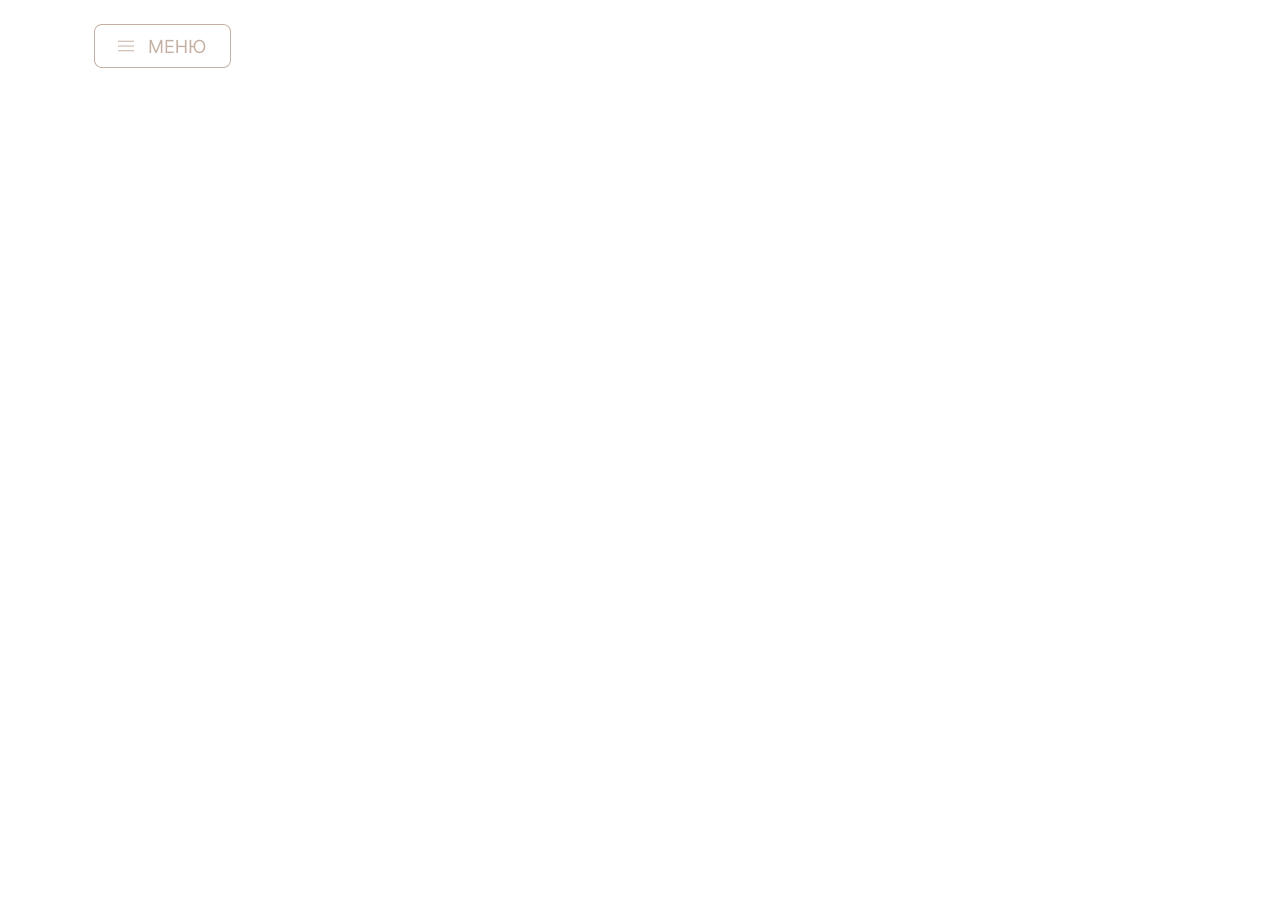
==== index.html @ 99ce6bba "refresh" ====
<!DOCTYPE html>
<html lang="en">
<head>
    <meta charset="UTF-8">
    <meta name="viewport" content="width=device-width, initial-scale=1.0">
    <title>Catalog</title>
    <link href="https://cdn.jsdelivr.net/npm/bootstrap@5.3.3/dist/css/bootstrap.min.css" rel="stylesheet" integrity="sha384-QWTKZyjpPEjISv5WaRU9OFeRpok6YctnYmDr5pNlyT2bRjXh0JMhjY6hW+ALEwIH" crossorigin="anonymous">
    <link rel="stylesheet" href="/css/index.css">
		<link rel="preconnect" href="https://fonts.googleapis.com">
		<link rel="preconnect" href="https://fonts.gstatic.com" crossorigin>
	<link href="https://fonts.googleapis.com/css2?family=Manrope:wght@200..800&display=swap" rel="stylesheet">
</head>
<body> 
  <div class="container">
    <div class="headder">
      <div class="dropdown">
        <a class="btn-secondary" href="#" role="button" data-bs-toggle="dropdown" aria-expanded="false">
          <img src="/img/menu_button.png" alt="">
        </a>
        <ul class="dropdown-menu">
          <li class="close" role="button">
						<img src="/img/icons.png" alt="">
					</li>
          <li>
						<a class="dropdown-item" href="#">
							Главная
						</a>
					</li>
          <li>
						<a class="dropdown-item" href="#">
							О производителе
						</a>
					</li>
          <li>
						<a class="dropdown-item" href="#">
							Каталог
						</a>
					</li>
          <li>
						<a class="dropdown-item" href="#">
							Упаковка и доставка
						</a>
					</li>
          <li>
						<a class="dropdown-item" href="#">
							Дилерам
						</a>
					</li>
          <li>
						<a class="dropdown-item" href="#">
							Контакты
						</a>
					</li>
        </ul>
      </div>
      <div class="logo">
        <img src="/img/vector.png" alt="">
      </div>
    </div>
  </div>
  <script src="https://cdn.jsdelivr.net/npm/bootstrap@5.3.3/dist/js/bootstrap.bundle.min.js" integrity="sha384-YvpcrYf0tY3lHB60NNkmXc5s9fDVZLESaAA55NDzOxhy9GkcIdslK1eN7N6jIeHz" crossorigin="anonymous"></script>
</body>
</html>
---- css/index.css ----
.container{
  width: 100vw;
  height: Hug (92px)px;
  padding: 24px 24px 0px 24px;
  gap: 0px;
  border: 0px 0px 8px 0px;
  justify: space-between;
  opacity: 0px;
}
.dropdown-menu{
  width: Fixed (540px)px;
  height: Fixed (1,080px)px;
  padding: 48px 0px 0px 0px;
  gap: 48px;
  opacity: 0px;    
  font-family: manrope;
}
.close{
  width: Hug (52px)px;
  height: Hug (52px)px;
  padding: 12px 0px 0px 0px;
  gap: 10px;
  opacity: 0px;   
  border: 1px solid #2F2D2E
}
.dropdown-item {
  font-family: Manrope;
  font-size: 40px;
	font-weight: 800;
	color: #C9C0BA;
  line-height: 44px;
  text-align: left;
  text-underline-position: from-font;
  text-decoration-skip-ink: none;
}

.dropdown-item:hover {
	color: black;
}
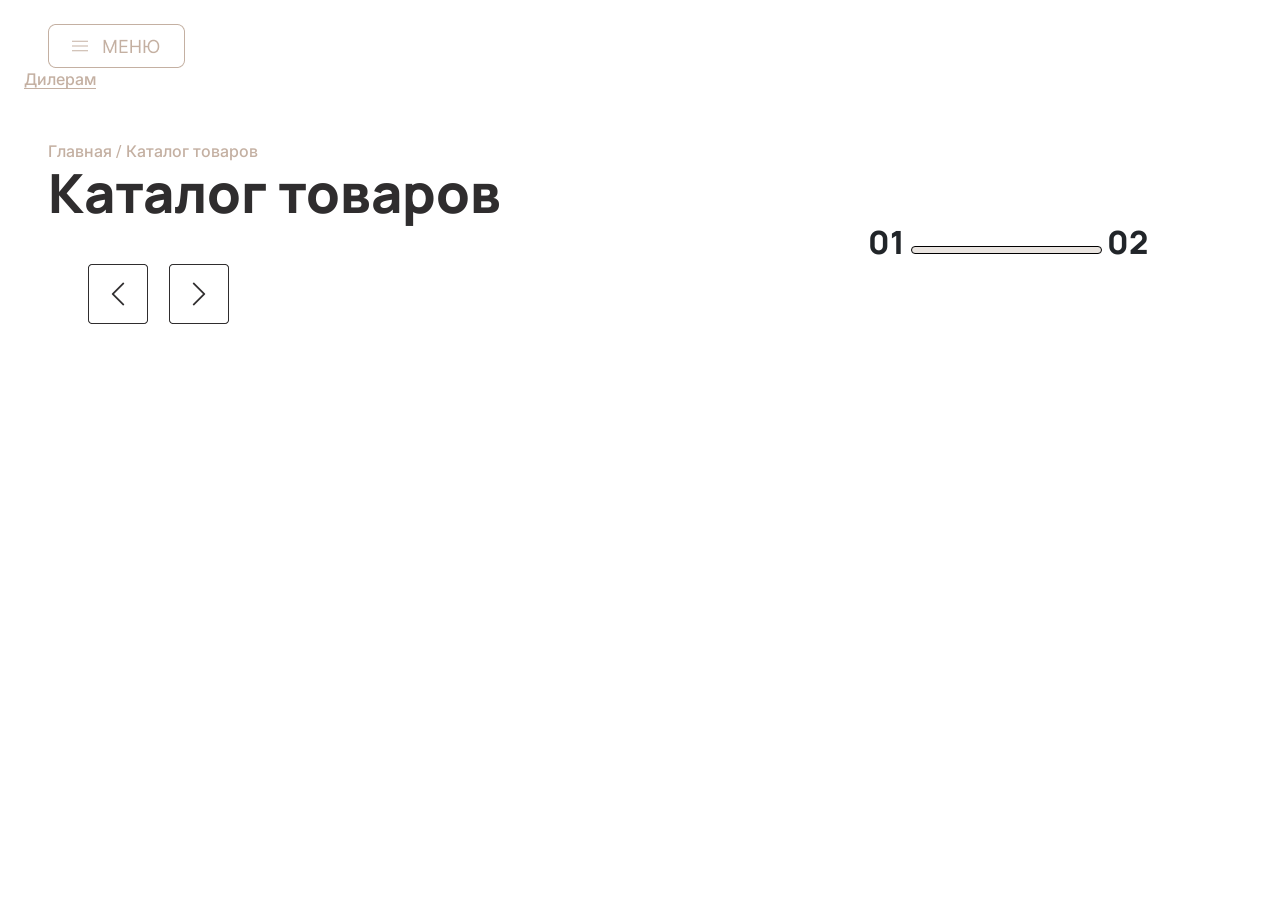
==== commit 72825bdf: "More changes 05.01.2025" ====
--- a/index.html
+++ b/index.html
@@ -8,55 +8,115 @@
     <link rel="stylesheet" href="/css/index.css">
 		<link rel="preconnect" href="https://fonts.googleapis.com">
 		<link rel="preconnect" href="https://fonts.gstatic.com" crossorigin>
-	<link href="https://fonts.googleapis.com/css2?family=Manrope:wght@200..800&display=swap" rel="stylesheet">
+	  <link href="https://fonts.googleapis.com/css2?family=Manrope:wght@200..800&display=swap" rel="stylesheet">
+
+    <link rel="preconnect" href="https://fonts.googleapis.com">
+    <link rel="preconnect" href="https://fonts.gstatic.com" crossorigin>
+    <link href="https://fonts.googleapis.com/css2?family=Inter:ital,opsz,wght@0,14..32,100..900;1,14..32,100..900&display=swap" rel="stylesheet">   
 </head>
 <body> 
   <div class="container">
-    <div class="headder">
-      <div class="dropdown">
-        <a class="btn-secondary" href="#" role="button" data-bs-toggle="dropdown" aria-expanded="false">
-          <img src="/img/menu_button.png" alt="">
-        </a>
-        <ul class="dropdown-menu">
-          <li class="close" role="button">
-						<img src="/img/icons.png" alt="">
-					</li>
+    <div class="dropdown">
+      <a class="btn-secondary" href="#" role="button" data-bs-toggle="dropdown" aria-expanded="false">
+        <img src="/img/menu_button.png" alt="">
+      </a>
+      <ul class="dropdown-menu">
+					<img src="/img/icons.png" class="close_img" alt="">
+        <div class="full-items-menu">
           <li>
-						<a class="dropdown-item" href="#">
-							Главная
-						</a>
-					</li>
+				  	<a class="dropdown-item" href="#">
+				  		Главная
+				  	</a>					
+          </li>
           <li>
-						<a class="dropdown-item" href="#">
-							О производителе
-						</a>
-					</li>
+					  <a class="dropdown-item" href="#">
+					  	О производителе
+					  </a>
+				  </li>
+           <li>
+				  	<a class="dropdown-item" href="#">
+				  		Каталог
+				  	</a>
+				  </li>
+         <li>
+				  	<a class="dropdown-item" href="#">
+				  		Упаковка и доставка
+				  	</a>
+				  </li>
+         <li>
+				  	<a class="dropdown-item" href="#">
+				  		Дилерам
+				  	</a>
+				  </li>
           <li>
-						<a class="dropdown-item" href="#">
-							Каталог
-						</a>
-					</li>
-          <li>
-						<a class="dropdown-item" href="#">
-							Упаковка и доставка
-						</a>
-					</li>
-          <li>
-						<a class="dropdown-item" href="#">
-							Дилерам
-						</a>
-					</li>
-          <li>
-						<a class="dropdown-item" href="#">
-							Контакты
-						</a>
-					</li>
-        </ul>
+					  <a class="dropdown-item" href="#">
+					  	Контакты
+					  </a>
+				  </li>
+        </div>
+        <div class="networks">
+          <img src="/img/icon_youtube.png" class="imgborder" alt="">
+          <img src="/img/icon_pinterest.png" class="imgborder" alt="">
+          <img src="/img/icon_vk.png" class="imgborder" alt="">
+          <img src="/img/icon_odnoklassniki.png" class="imgborder" alt="">
+        </div>
+
+        <div class="request">
+          <a class="req_font" href="#">
+            ОСТАВИТЬ ЗАЯВКУ
+          </a>
+        </div>
+
+        <div class="languages">
+          <span class="translate">
+            RU
+          </span>
+          <span class="translate">
+            ENG
+          </span>
+        </div>
+      </ul>
+    </div>
+    <div class="logo">
+      <img src="/img/vector.png" alt="">
+    </div>
+    <div class="dilers">
+      <a class="dilers" href="#">
+        Дилерам
+      </a>
+    </div>
+    <div class="product_catalog">
+      <div class="catalog_head">
+        <div class="swap_main_catalog">
+          <a class="text_swap_catalog" href="#">
+            Главная
+          </a>
+          <span style="color: #C4B0A2;" href="#">
+            /
+          </span>
+          <a class="text_swap_catalog" href="#">
+            Каталог товаров
+          </a>
+        </div>
+        <span class="big_catalog_text">
+          Каталог товаров
+        </span>
+        <div class="progress_bar">
+          <span class="number_progress_bar">
+            01
+          </span>
+          <span class="progress_bar_change">
+          </span>
+          <span class="number_progress_bar">
+            02
+          </span>
+        </div>
+        <div class="navigation_buttons">
+          <img style="padding-right: 16px; padding-left: 40px;" src="/img/left_arrow.png" alt="">
+          <img src="/img/right_arrows.png" alt="">
+        </div>
       </div>
-      <div class="logo">
-        <img src="/img/vector.png" alt="">
-      </div>
-    </div>
+    </div>  
   </div>
   <script src="https://cdn.jsdelivr.net/npm/bootstrap@5.3.3/dist/js/bootstrap.bundle.min.js" integrity="sha384-YvpcrYf0tY3lHB60NNkmXc5s9fDVZLESaAA55NDzOxhy9GkcIdslK1eN7N6jIeHz" crossorigin="anonymous"></script>
 </body>
--- a/css/index.css
+++ b/css/index.css
@@ -1,29 +1,57 @@
 .container{
-  width: 100vw;
-  height: Hug (92px)px;
+  max-width: 100vw;
+  height: 92px;
   padding: 24px 24px 0px 24px;
   gap: 0px;
   border: 0px 0px 8px 0px;
   justify: space-between;
   opacity: 0px;
 }
+.networks{
+  display: inline-block;
+  padding-top: 48px;
+  padding-left: 48px;
+}
+.imgborder{
+  border: 1px solid black;
+  border-radius: 8px;
+  padding: 12px 12px 12px 12px;
+  margin-right: 16px;
+}
+.dropdown{
+  padding-left: 24px;
+  display: inline; 
+}
+.logo{
+  padding: 24px 663px 0px 663px;
+  display: inline;
+}
 .dropdown-menu{
-  width: Fixed (540px)px;
-  height: Fixed (1,080px)px;
-  padding: 48px 0px 0px 0px;
-  gap: 48px;
+  width: 540px;
+  height: 1,080px;
   opacity: 0px;    
   font-family: manrope;
+  background: #E9E4E0;
 }
-.close{
-  width: Hug (52px)px;
-  height: Hug (52px)px;
-  padding: 12px 0px 0px 0px;
-  gap: 10px;
-  opacity: 0px;   
-  border: 1px solid #2F2D2E
+.full-items-menu{
+  margin-top: 48px;
+}
+.close_img{
+  position: absolute;
+  margin-top: 24px;
+  margin-right: 24px;
+  margin-left: 464px;
+  border-radius: 8px;
+  padding: 12px 12px 12px 12px;
+  border: 1px solid #2F2D2E;
+}
+.btn-secondary{
+  text-decoration: none;
 }
 .dropdown-item {
+  padding-left: 48px;
+  padding-top: 24px;
+  padding-bottom: 16px;
   font-family: Manrope;
   font-size: 40px;
 	font-weight: 800;
@@ -33,7 +61,109 @@
   text-underline-position: from-font;
   text-decoration-skip-ink: none;
 }
+.dropdown-item:hover {
+	color: #2F2D2E;
+}
+.request{
+  width: 311px;
+  height: 72px;
+  border-radius: 8px;
+  margin-left: 48px;
+  margin-top: 24px;
+  margin-bottom: 24px;
+  border: 1px solid #2F2D2E;
+  padding: 24px 40px 24px 40px;
+  background-color: #2F2D2E;
+}
+.req_font{
+  font-family: Inter;
+  font-size: 24px;
+  font-weight: 400;
+  line-height: 24px;
+  text-align: left;
+  text-underline-position: from-font;
+  text-decoration: none;
+  color: #FFFFFF;
+}
+.languages{
+  padding-top: 12px;
+  padding-left: 48px;
+  margin-bottom: 236px;
+}
+.translate{
+  border: 1px solid black;
+  border-radius: 8px;
+  margin-right: 16px;
+  padding: 8px 16px 8px 16px;
+}
+.dilers{
+  display: inline; 
+  font-family: Inter;
+  font-size: 16px;
+  font-weight: 500;
+  line-height: 18px;
+  text-align: left;
+  text-decoration-line: underline;
+  text-decoration-style: solid;
+  text-underline-position: from-font;
+  text-decoration-skip-ink: none;
+  color: #C4B0A2;
+}
 
-.dropdown-item:hover {
-	color: black;
+
+.product_catalog{
+  padding: 48px 0px 0px 24px;
+}
+.text_swap_catalog{
+  text-decoration: none;
+  font-family: Inter;
+  font-size: 16px;
+  font-weight: 500;
+  line-height: 18px;
+  text-align: left;
+  text-underline-position: from-font;
+  text-decoration-skip-ink: none;
+  color: #C4B0A2;
+}
+.text_swap_catalog:hover{
+  color: #2F2D2E;
+}
+.big_catalog_text{
+  font-family: Manrope;
+  font-size: 54px;
+  font-weight: 800;
+  line-height: 56px;
+  text-align: left;
+  text-underline-position: from-font;
+  text-decoration-skip-ink: none;
+  color: #2F2D2E;
+}
+.progress_bar{
+  padding: 52px 24px 0px 820px;
+  display: inline;
+  width: 301px;
+  height: 44px;
+  gap: 16px;
+  opacity: 0px;
+}
+.number_progress_bar{
+  font-family: Manrope;
+  font-size: 32px;
+  font-weight: 800;
+  line-height: 44px;
+  text-align: left;
+  text-underline-position: from-font;
+  text-decoration-skip-ink: none;
+}
+.progress_bar_change{
+  display: inline-block;
+  width: 191px;
+  height: 8px;
+  padding: 2px 0px 0px 0px;
+  border: 1px solid black;
+  border-radius: 4px;
+  background-color: #E9E4E0;
+}
+.navigation_buttons{
+  display: inline;
 }
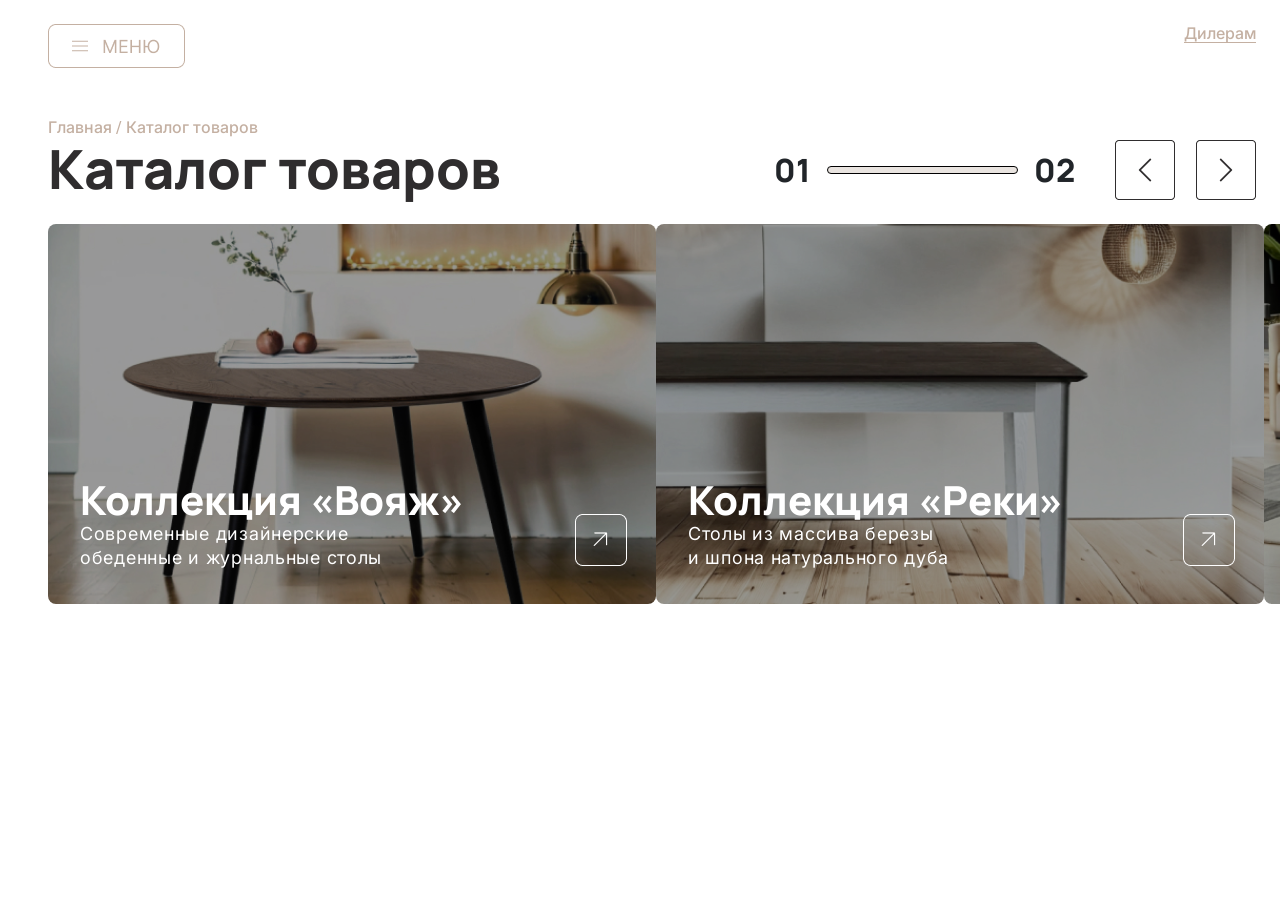
==== commit c2ec6839: "Rework 2.0" ====
--- a/index.html
+++ b/index.html
@@ -16,7 +16,8 @@
 </head>
 <body> 
   <div class="container">
-    <div class="dropdown">
+    <div class="hedder">
+      <div class="dropdown">
       <a class="btn-secondary" href="#" role="button" data-bs-toggle="dropdown" aria-expanded="false">
         <img src="/img/menu_button.png" alt="">
       </a>
@@ -76,14 +77,15 @@
           </span>
         </div>
       </ul>
-    </div>
-    <div class="logo">
+      </div>
+      <div class="logo">
       <img src="/img/vector.png" alt="">
-    </div>
-    <div class="dilers">
+      </div>
+      <div class="dilers">
       <a class="dilers" href="#">
         Дилерам
       </a>
+      </div>
     </div>
     <div class="product_catalog">
       <div class="catalog_head">
@@ -98,10 +100,12 @@
             Каталог товаров
           </a>
         </div>
-        <span class="big_catalog_text">
+        <div style="display: flex; justify-content: space-between;">
+          <span class="big_catalog_text">
           Каталог товаров
-        </span>
-        <div class="progress_bar">
+          </span>
+          <div style="display: flex; align-items: center;">
+            <div class="progress_bar">
           <span class="number_progress_bar">
             01
           </span>
@@ -110,10 +114,50 @@
           <span class="number_progress_bar">
             02
           </span>
-        </div>
-        <div class="navigation_buttons">
+            </div>
+            <div class="navigation_buttons">
           <img style="padding-right: 16px; padding-left: 40px;" src="/img/left_arrow.png" alt="">
           <img src="/img/right_arrows.png" alt="">
+           </div>
+          </div>
+        </div>
+      </div>
+      <div class="collection">
+        <div class="collection_container">
+          <img src="/img/voyage.png" alt="" class="collection_img">
+          <div></div>
+          <div class="text">
+            Коллекция «Вояж»
+            <p class="low_text">
+              Современные дизайнерские<br>
+              обеденные и журнальные столы
+            </p>
+          </div>
+          <img src="/img/collection_icon.png" alt="" class="collection_icon">
+        </div>
+        <div class="collection_container">
+          <img src="/img/rivers.png" alt="" class="collection_img">
+          <div></div>
+          <div class="text">
+            Коллекция «Реки»
+            <p class="low_text">
+              Столы из массива березы<br>
+              и шпона натурального дуба
+            </p>
+          </div>
+          <img src="/img/collection_icon.png" alt="" class="collection_icon">
+        </div>
+        <div class="collection_container">
+          <img src="/img/flora.png" alt="" class="collection_img">
+          <div></div>
+          <div class="text">
+            Коллекция «Флора»
+            <p class="low_text">
+              Журнальные столы из шпона<br>
+              натурального дуба
+            </p>
+          </div>
+          <img src="/img/collection_icon.png" alt="" class="collection_icon">
         </div>
       </div>
     </div>  
--- a/css/index.css
+++ b/css/index.css
@@ -4,8 +4,11 @@
   padding: 24px 24px 0px 24px;
   gap: 0px;
   border: 0px 0px 8px 0px;
-  justify: space-between;
   opacity: 0px;
+}
+.hedder{
+  display: flex;
+  justify-content: space-between;
 }
 .networks{
   display: inline-block;
@@ -23,7 +26,6 @@
   display: inline; 
 }
 .logo{
-  padding: 24px 663px 0px 663px;
   display: inline;
 }
 .dropdown-menu{
@@ -139,8 +141,8 @@
   color: #2F2D2E;
 }
 .progress_bar{
-  padding: 52px 24px 0px 820px;
-  display: inline;
+  display: flex;
+  align-items: center;
   width: 301px;
   height: 44px;
   gap: 16px;
@@ -166,4 +168,54 @@
 }
 .navigation_buttons{
   display: inline;
+}
+
+
+.collection{
+  padding: 24px 0px 0px 0px;
+  display: flex;
+  align-items:center;
+  justify-content: space-between;
+}
+.collection_container{
+  display: grid;
+  grid-template-columns: 80% 20%;
+  grid-template-rows: 50% 50%;
+  padding-right: 24px;
+  width: 608px;
+  height: 380px;
+}
+.collection_img{
+  grid-column: 1 / 2;
+  width: 608px;
+  height: 380px;
+  object-fit: fill;
+  filter: brightness(60%);
+  border-radius: 8px;
+}
+.collection_icon{
+  z-index: 1;
+  padding: 100px 0px 0px 60px;
+}
+.text{
+  font-family: Manrope;
+  font-size: 40px;
+  font-weight: 800;
+  line-height: 44px;
+  text-align: left;
+  text-underline-position: from-font;
+  text-decoration-skip-ink: none;
+  color: #FFFFFF;
+  z-index: 1;
+  padding: 64px 0px 0px 32px;
+}
+.low_text{
+  font-family: Inter;
+  font-size: 18px;
+  font-weight: 400;
+  line-height: 24px;
+  letter-spacing: 0.04em;
+  text-align: left;
+  text-underline-position: from-font;
+  text-decoration-skip-ink: none;
 }
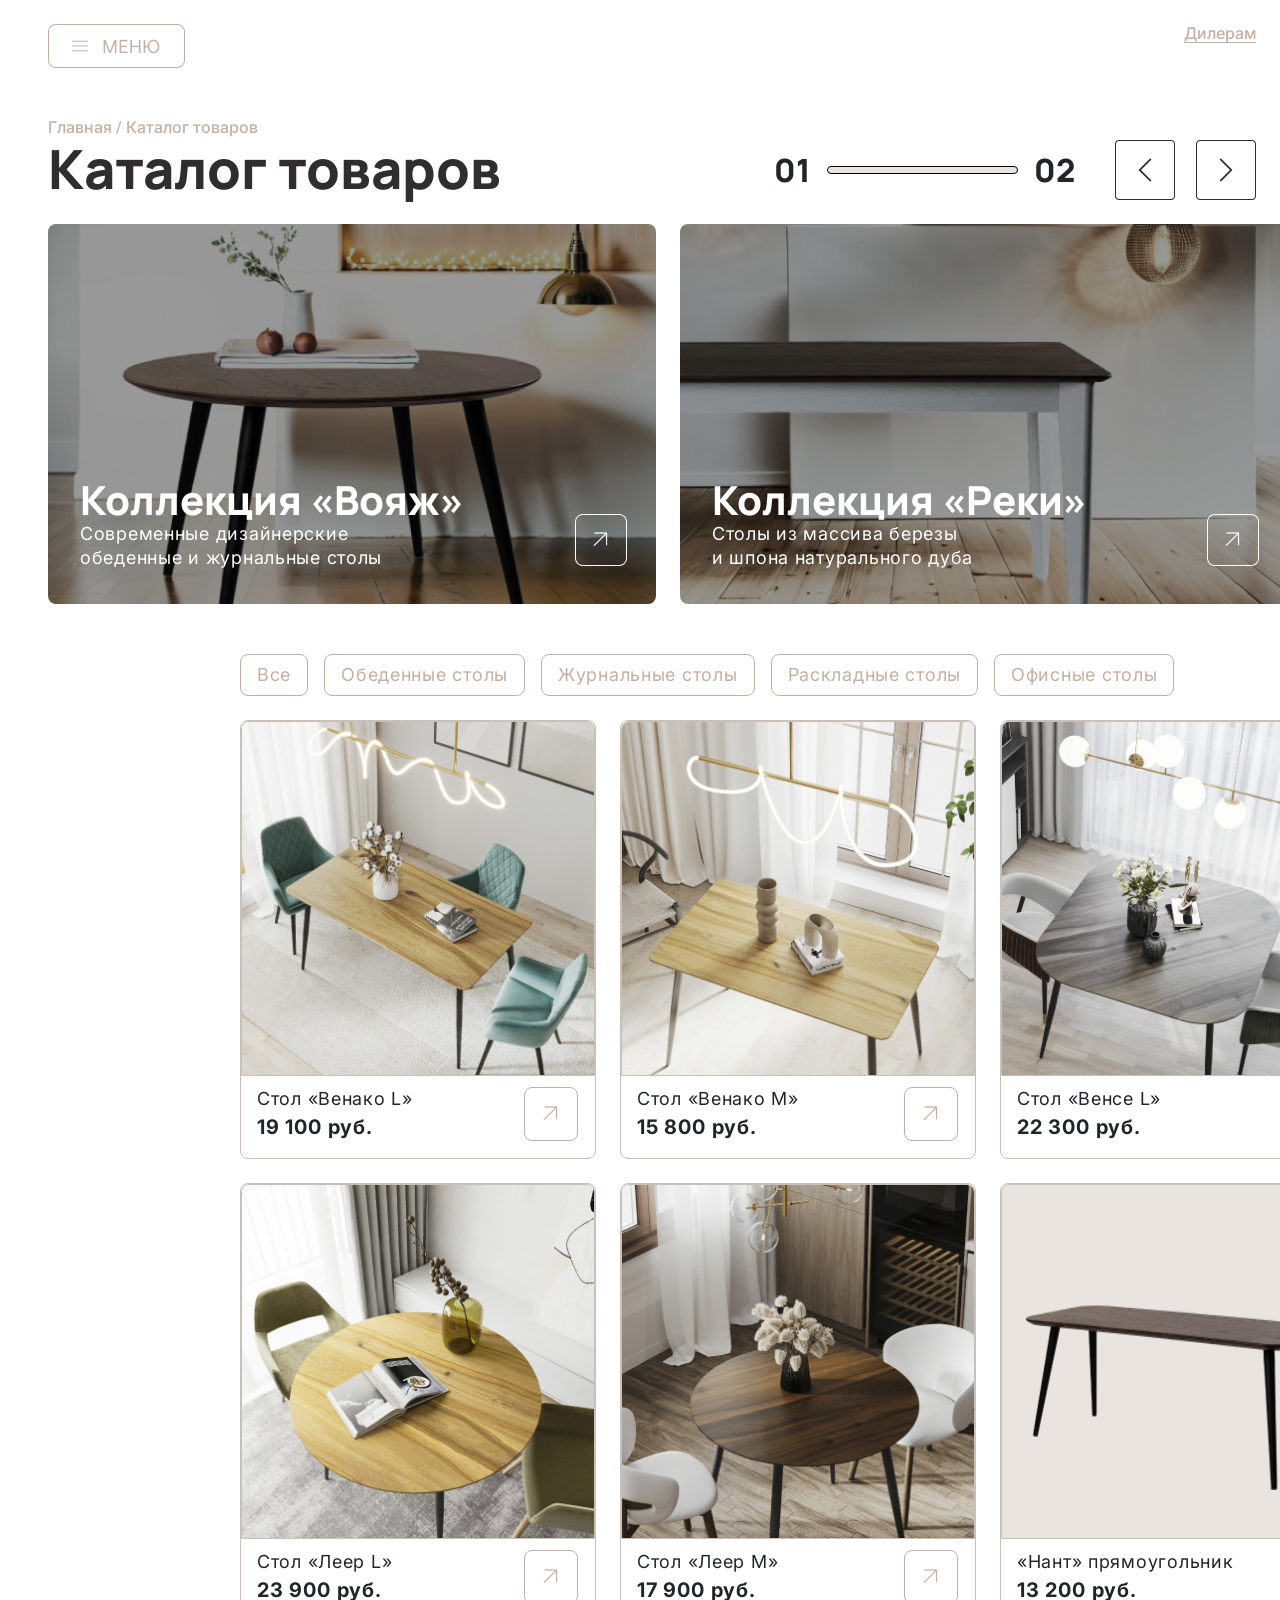
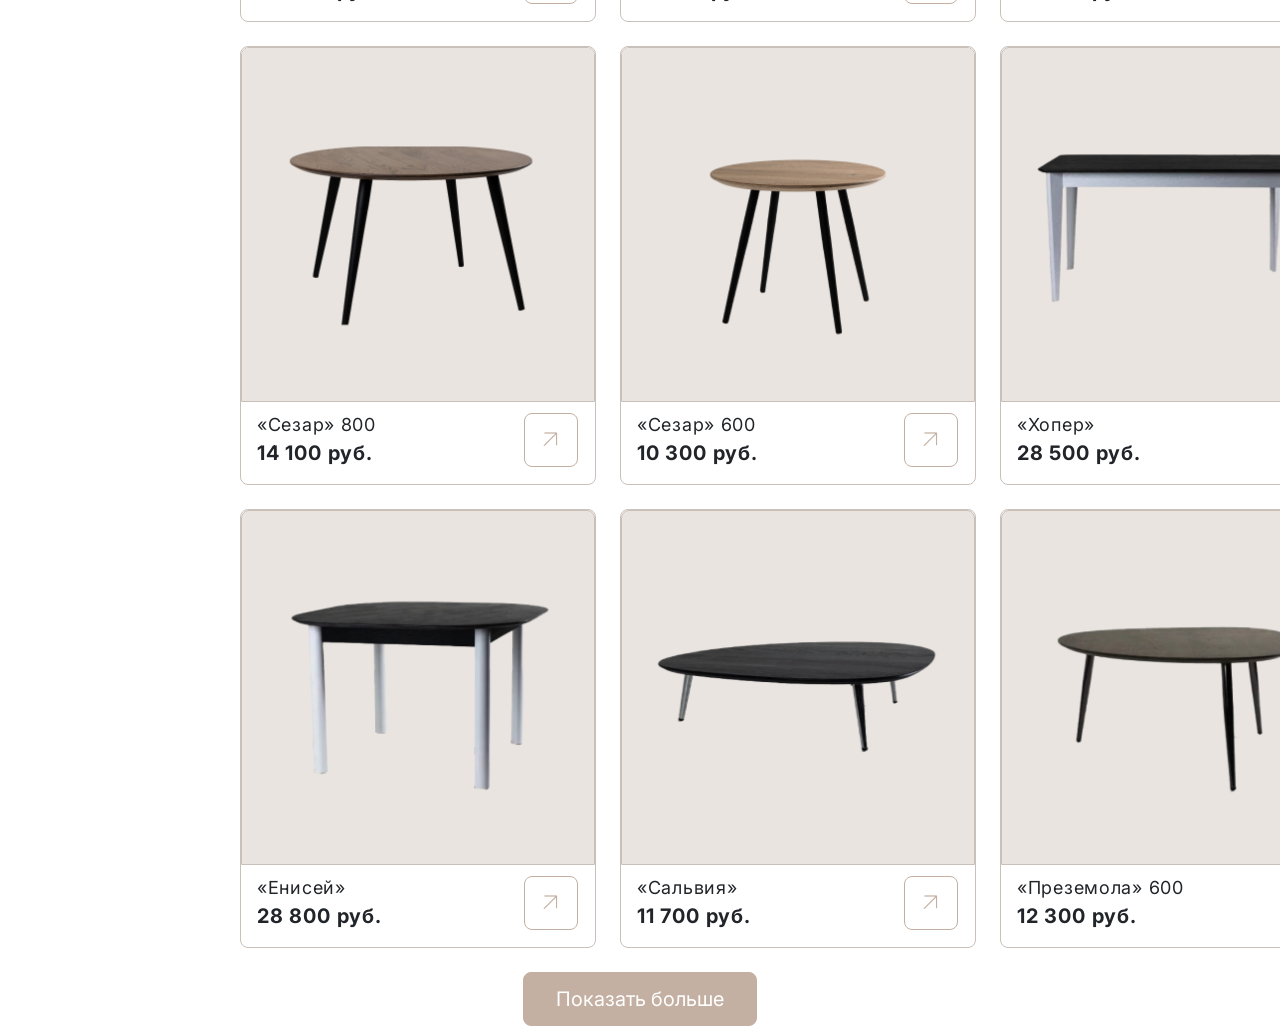
==== commit 03d897f1: "09.01.2025 Refresh" ====
--- a/index.html
+++ b/index.html
@@ -160,6 +160,238 @@
           <img src="/img/collection_icon.png" alt="" class="collection_icon">
         </div>
       </div>
+    </div>
+    <div class="main_shop">
+      <div class="filters">
+        <span class="filter_item">
+          Все
+        </span>
+        <span class="filter_item">
+          Обеденные столы
+        </span>
+        <span class="filter_item">
+          Журнальные столы
+        </span>
+        <span class="filter_item">
+          Раскладные столы
+        </span>
+        <span class="filter_item">
+          Офисные столы
+        </span>
+      </div>
+      <div class="main_catalog">
+        <div class="main_catalog_item">
+          <img src="/img/item_1.png" alt="" class="main_item_img">
+          <div></div>
+          <div class="main_catalog_text">
+            <div class="main_catalog_text_top">
+              Стол «Венако L»
+            </div>
+            <div class="main_catalog_text_price">
+              19 100 руб.
+            </div>
+          </div>
+          <img src="/img/main_catalog_icon_show.png" alt="" class="main_catalog_icon_show">
+        </div>
+        <div class="main_catalog_item">
+          <img src="/img/item_2.png" alt="" class="main_item_img">
+          <div></div>
+          <div class="main_catalog_text">
+            <div class="main_catalog_text_top">
+              Стол «Венако M»
+            </div>
+            <div class="main_catalog_text_price">
+              15 800 руб.
+            </div>
+          </div>
+          <img src="/img/main_catalog_icon_show.png" alt="" class="main_catalog_icon_show">
+        </div>
+        <div class="main_catalog_item">
+          <img src="/img/item_3.png" alt="" class="main_item_img">
+          <div></div>
+          <div class="main_catalog_text">
+            <div class="main_catalog_text_top">
+              Стол «Венсе L»
+            </div>
+            <div class="main_catalog_text_price">
+              22 300 руб.
+            </div>
+          </div>
+          <img src="/img/main_catalog_icon_show.png" alt="" class="main_catalog_icon_show">
+        </div>
+        <div class="main_catalog_item">
+          <img src="/img/item_4.png" alt="" class="main_item_img">
+          <div></div>
+          <div class="main_catalog_text">
+            <div class="main_catalog_text_top">
+              Стол «Венсе M»
+            </div>
+            <div class="main_catalog_text_price">
+              16 800 руб.
+            </div>
+          </div>
+          <img src="/img/main_catalog_icon_show.png" alt="" class="main_catalog_icon_show">
+        </div>
+        <div class="main_catalog_item">
+          <img src="/img/item_5.png" alt="" class="main_item_img">
+          <div></div>
+          <div class="main_catalog_text">
+            <div class="main_catalog_text_top">
+              Стол «Леер L»
+            </div>
+            <div class="main_catalog_text_price">
+              23 900 руб.
+            </div>
+          </div>
+          <img src="/img/main_catalog_icon_show.png" alt="" class="main_catalog_icon_show">
+        </div>
+        <div class="main_catalog_item">
+          <img src="/img/item_6.png" alt="" class="main_item_img">
+          <div></div>
+          <div class="main_catalog_text">
+            <div class="main_catalog_text_top">
+              Стол «Леер M»
+            </div>
+            <div class="main_catalog_text_price">
+              17 900 руб.
+            </div>
+          </div>
+          <img src="/img/main_catalog_icon_show.png" alt="" class="main_catalog_icon_show">
+        </div>
+        <div class="main_catalog_item">
+          <img src="/img/item_7.png" alt="" class="main_item_img">
+          <div></div>
+          <div class="main_catalog_text">
+            <div class="main_catalog_text_top">
+              «Нант» прямоугольник
+            </div>
+            <div class="main_catalog_text_price">
+              13 200 руб.
+            </div>
+          </div>
+          <img src="/img/main_catalog_icon_show.png" alt="" class="main_catalog_icon_show">
+        </div>
+        <div class="main_catalog_item">
+          <img src="/img/item_8.png" alt="" class="main_item_img">
+          <div></div>
+          <div class="main_catalog_text">
+            <div class="main_catalog_text_top">
+              «Нант» квадрат
+            </div>
+            <div class="main_catalog_text_price">
+              14 100 руб.
+            </div>
+          </div>
+          <img src="/img/main_catalog_icon_show.png" alt="" class="main_catalog_icon_show">
+        </div>
+        <div class="main_catalog_item">
+          <img src="/img/item_9.png" alt="" class="main_item_img">
+          <div></div>
+          <div class="main_catalog_text">
+            <div class="main_catalog_text_top">
+              «Сезар» 800
+            </div>
+            <div class="main_catalog_text_price">
+              14 100 руб.
+            </div>
+          </div>
+          <img src="/img/main_catalog_icon_show.png" alt="" class="main_catalog_icon_show">
+        </div>
+        <div class="main_catalog_item">
+          <img src="/img/item_10.png" alt="" class="main_item_img">
+          <div></div>
+          <div class="main_catalog_text">
+            <div class="main_catalog_text_top">
+              «Сезар» 600
+            </div>
+            <div class="main_catalog_text_price">
+              10 300 руб.
+            </div>
+          </div>
+          <img src="/img/main_catalog_icon_show.png" alt="" class="main_catalog_icon_show">
+        </div>
+        <div class="main_catalog_item">
+          <img src="/img/item_11.png" alt="" class="main_item_img">
+          <div></div>
+          <div class="main_catalog_text">
+            <div class="main_catalog_text_top">
+              «Хопер»
+            </div>
+            <div class="main_catalog_text_price">
+              28 500 руб.
+            </div>
+          </div>
+          <img src="/img/main_catalog_icon_show.png" alt="" class="main_catalog_icon_show">
+        </div>
+        <div class="main_catalog_item">
+          <img src="/img/item_12.png" alt="" class="main_item_img">
+          <div></div>
+          <div class="main_catalog_text">
+            <div class="main_catalog_text_top">
+              «Хопер» большой
+            </div>
+            <div class="main_catalog_text_price">
+              29 000 руб.
+            </div>
+          </div>
+          <img src="/img/main_catalog_icon_show.png" alt="" class="main_catalog_icon_show">
+        </div>
+        <div class="main_catalog_item">
+          <img src="/img/item_13.png" alt="" class="main_item_img">
+          <div></div>
+          <div class="main_catalog_text">
+            <div class="main_catalog_text_top">
+              «Енисей»
+            </div>
+            <div class="main_catalog_text_price">
+              28 800 руб.
+            </div>
+          </div>
+          <img src="/img/main_catalog_icon_show.png" alt="" class="main_catalog_icon_show">
+        </div>
+        <div class="main_catalog_item">
+          <img src="/img/item_14.png" alt="" class="main_item_img">
+          <div></div>
+          <div class="main_catalog_text">
+            <div class="main_catalog_text_top">
+              «Сальвия»
+            </div>
+            <div class="main_catalog_text_price">
+              11 700 руб.
+            </div>
+          </div>
+          <img src="/img/main_catalog_icon_show.png" alt="" class="main_catalog_icon_show">
+        </div>
+        <div class="main_catalog_item">
+          <img src="/img/item_15.png" alt="" class="main_item_img">
+          <div></div>
+          <div class="main_catalog_text">
+            <div class="main_catalog_text_top">
+              «Преземола» 600
+            </div>
+            <div class="main_catalog_text_price">
+              12 300 руб.
+            </div>
+          </div>
+          <img src="/img/main_catalog_icon_show.png" alt="" class="main_catalog_icon_show">
+        </div>
+        <div class="main_catalog_item">
+          <img src="/img/item_16.png" alt="" class="main_item_img">
+          <div></div>
+          <div class="main_catalog_text">
+            <div class="main_catalog_text_top">
+              Стол трансформер «Концепт»
+            </div>
+            <div class="main_catalog_text_price">
+              52 000 руб.
+            </div>
+          </div>
+          <img src="/img/main_catalog_icon_show.png" alt="" class="main_catalog_icon_show">
+        </div>
+      </div>
+      <div class="main_button_showmore">
+        <div class="border_showmore">Показать больше</div>
+      </div>
     </div>  
   </div>
   <script src="https://cdn.jsdelivr.net/npm/bootstrap@5.3.3/dist/js/bootstrap.bundle.min.js" integrity="sha384-YvpcrYf0tY3lHB60NNkmXc5s9fDVZLESaAA55NDzOxhy9GkcIdslK1eN7N6jIeHz" crossorigin="anonymous"></script>
--- a/css/index.css
+++ b/css/index.css
@@ -173,10 +173,12 @@
 
 .collection{
   padding: 24px 0px 0px 0px;
-  display: flex;
-  align-items:center;
-  justify-content: space-between;
-}
+  display: grid;
+  grid-template-columns: 1fr 1fr 1fr;
+  grid-template-rows: 100%;
+  row-gap: 24px;
+  column-gap: 24px;
+ }
 .collection_container{
   display: grid;
   grid-template-columns: 80% 20%;
@@ -186,7 +188,6 @@
   height: 380px;
 }
 .collection_img{
-  grid-column: 1 / 2;
   width: 608px;
   height: 380px;
   object-fit: fill;
@@ -218,4 +219,112 @@
   text-align: left;
   text-underline-position: from-font;
   text-decoration-skip-ink: none;
+}
+
+
+.filters{
+  display: flex;
+  justify-content: flex-start;
+  padding: 50px 0px 0px 216px;
+}
+.filter_item{
+  padding: 8px 16px 8px 16px;
+  gap: 6px;
+  border: 1px solid #C4B0A2;
+  border-radius: 8px;
+ 
+  font-family: Inter;
+  font-size: 18px;
+  font-weight: 400;
+  line-height: 24px;
+  letter-spacing: 0.04em;
+  text-align: center;
+  text-underline-position: from-font;
+  text-decoration-skip-ink: none;
+  color: #C4B0A2;
+
+  margin-right: 16px;
+}
+.filter_item:hover{
+  border: 1px solid #2F2D2E;
+  color: #2F2D2E;
+}
+.main_catalog{
+  margin: 24px 216px 0px 216px;
+  display: grid;
+  grid-template-columns: repeat(auto-fit, 356px 356px 356px 356px);
+  grid-template-rows: repeat(auto-fit, 439px 439px 439px 439px);
+  row-gap: 24px;
+  column-gap: 24px;
+}
+.main_catalog_item{
+  width:356px;
+  height: 439px;
+  border: 1px solid #C9C0BA;
+  border-radius: 8px;
+
+  display: grid;
+  grid-template-columns: 80% 20%;
+  grid-template-rows: 80% 20%;
+}
+.main_item_img{
+  width: 354px;
+  height: 355px;
+  gap: 20px;
+  opacity: 0px;
+  background-color:#E9E4E0;
+  border: 1px solid #C9C0BA;
+  border-radius: 8px 8px 0px 0px;
+}
+.main_catalog_text{
+  padding: 16px 0px 16px 16px;
+}
+.main_catalog_text_top{
+  font-family: Inter;
+  font-size: 18px;
+  font-weight: 400;
+  line-height: 24px;
+  letter-spacing: 0.04em;
+  text-align: left;
+  text-underline-position: from-font;
+  text-decoration-skip-ink: none;
+}
+.main_catalog_text_price{
+  padding-top: 4px;
+  font-family: Inter;
+  font-size: 20px;
+  font-weight: 700;
+  line-height: 24px;
+  letter-spacing: 0.04em;
+  text-align: left;
+  text-underline-position: from-font;
+  text-decoration-skip-ink: none;
+}
+.main_catalog_icon_show{
+  margin-top: 16px;
+  padding: 12px;
+  border-radius: 8px;
+  border: 1px solid #C4B0A2
+}
+.main_button_showmore{
+  display: flex;
+  justify-content: center;
+  margin-top: 24px;
+  
+  font-family: Inter;
+  font-size: 20px;
+  font-weight: 400;
+  line-height: 20px;
+  text-align: left;
+  text-underline-position: from-font;
+  text-decoration-skip-ink: none;
+  color: #FFFFFF;
+}
+.border_showmore{
+  padding: 16px 32px 16px 32px;
+  gap: 10px;
+  border-radius: 8px;
+  border: 1px solid #C4B0A2;
+  background-color: #C4B0A2;
+  background-size: 220px 52px;
 }
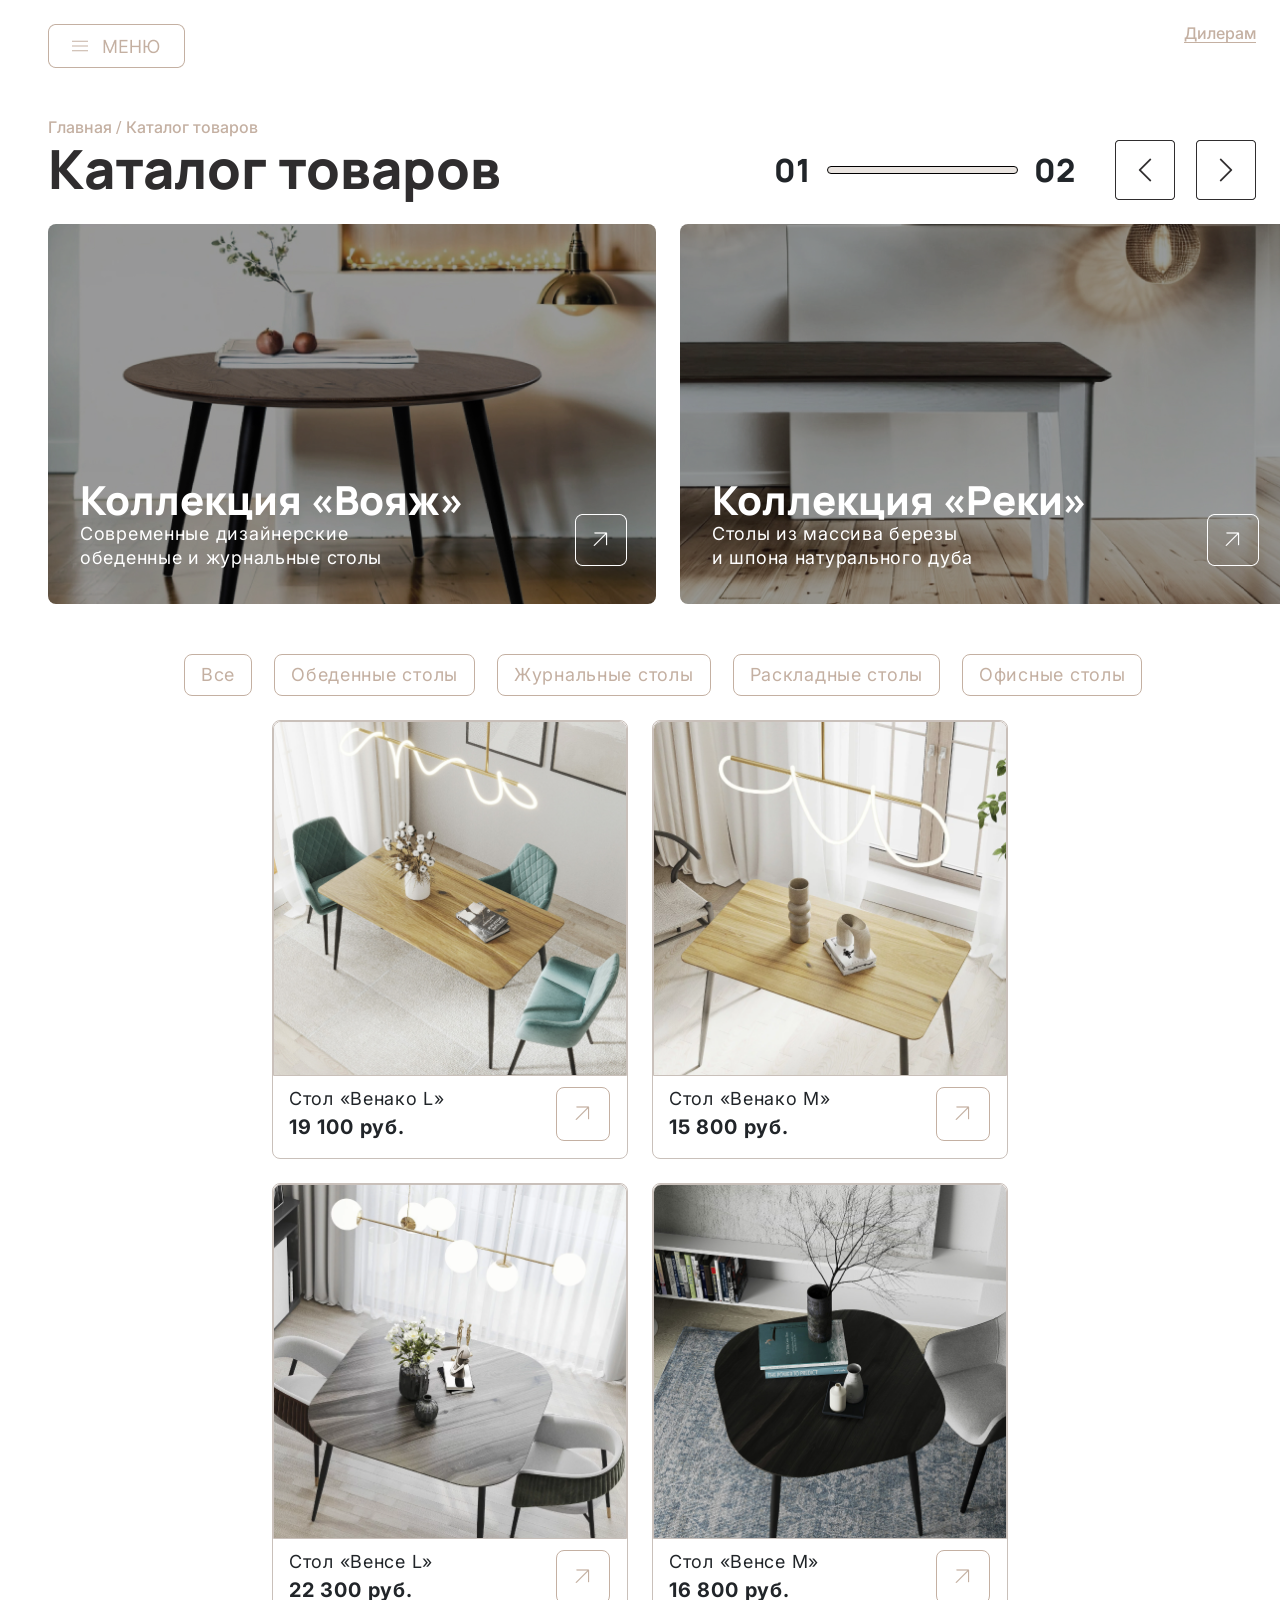
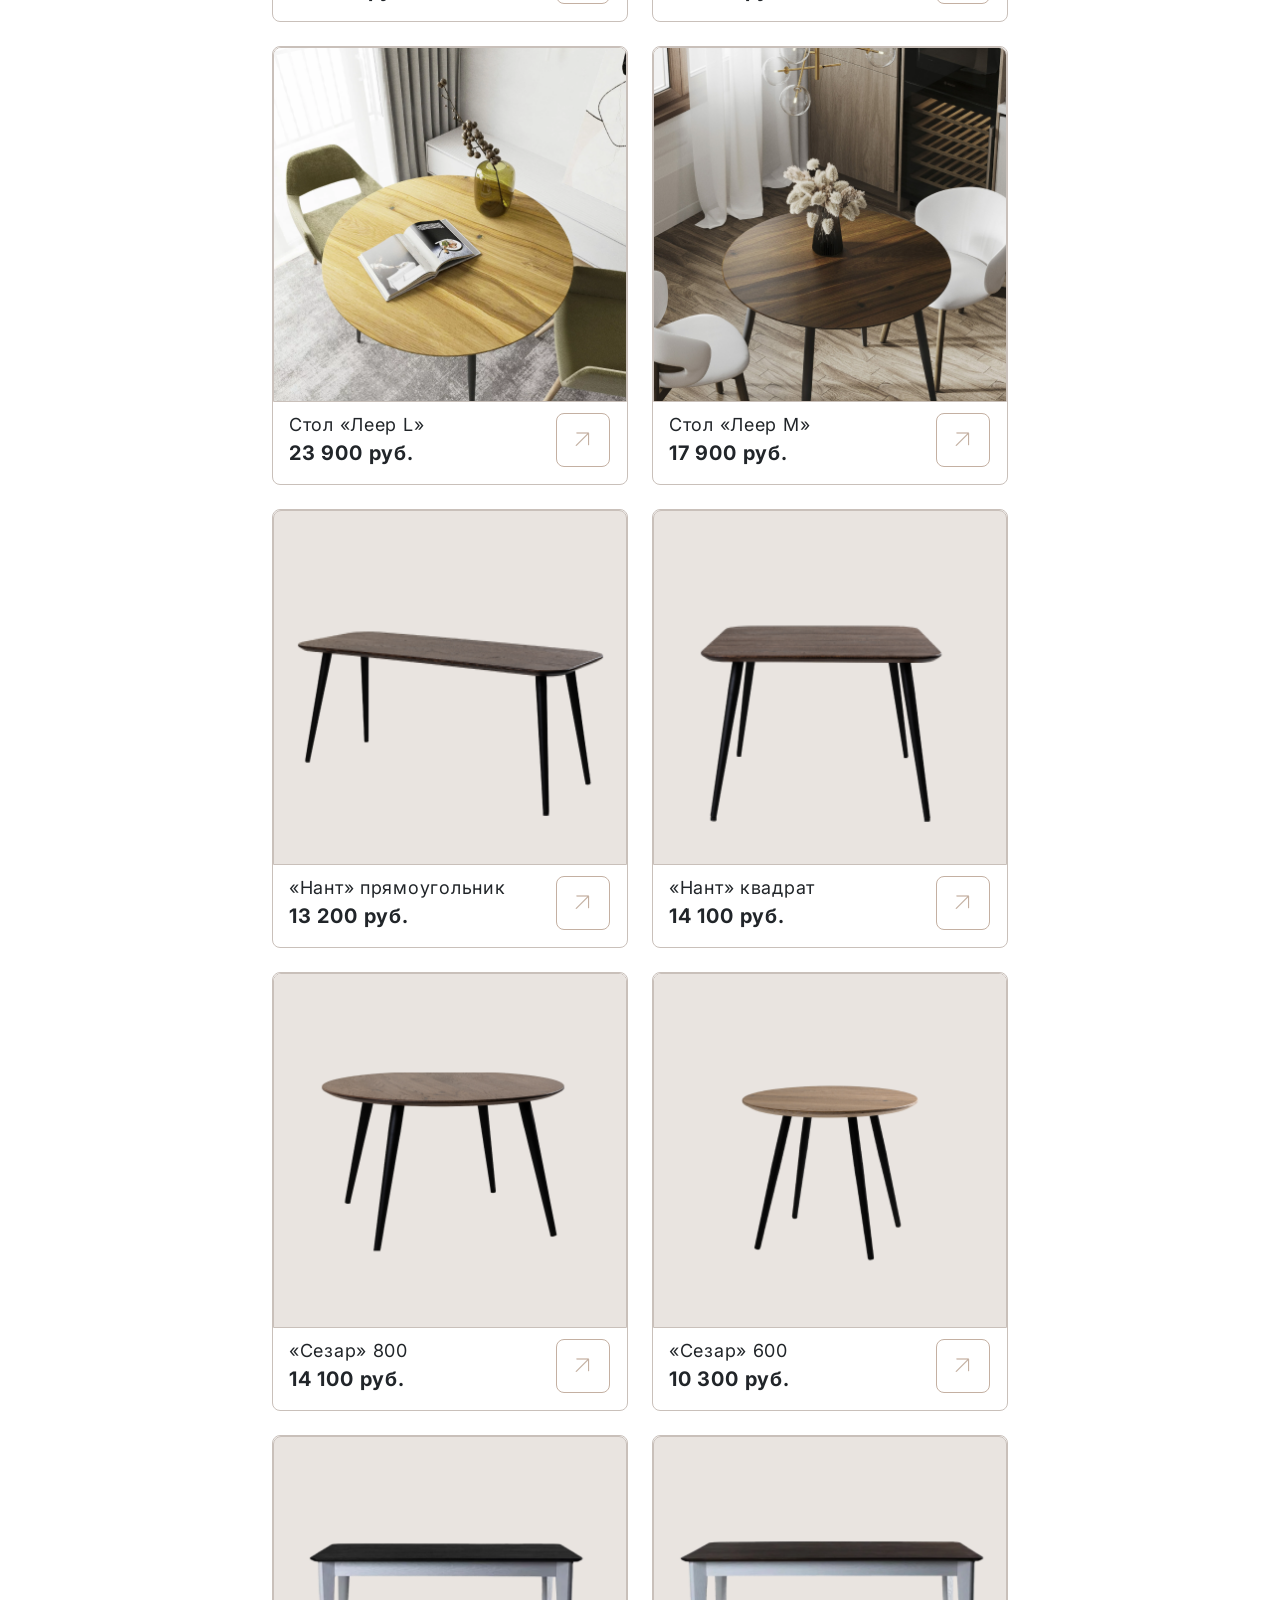
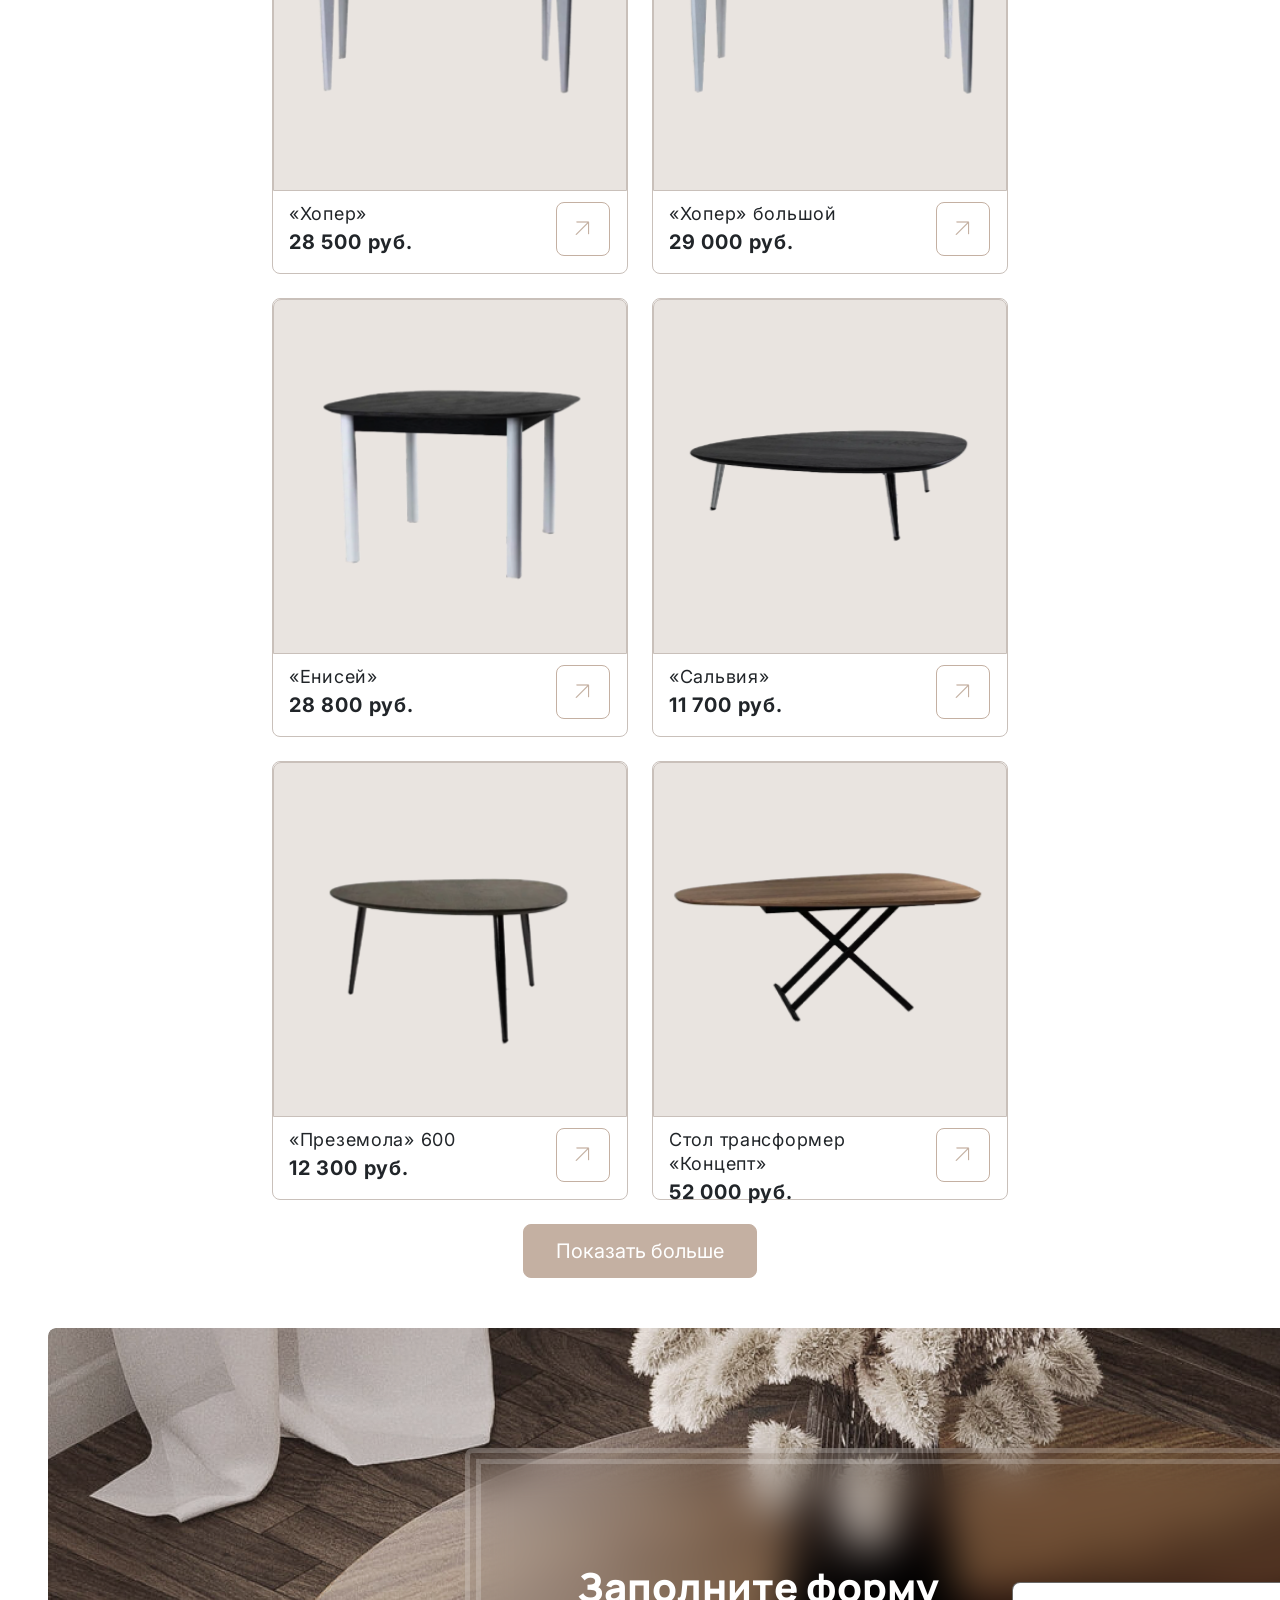
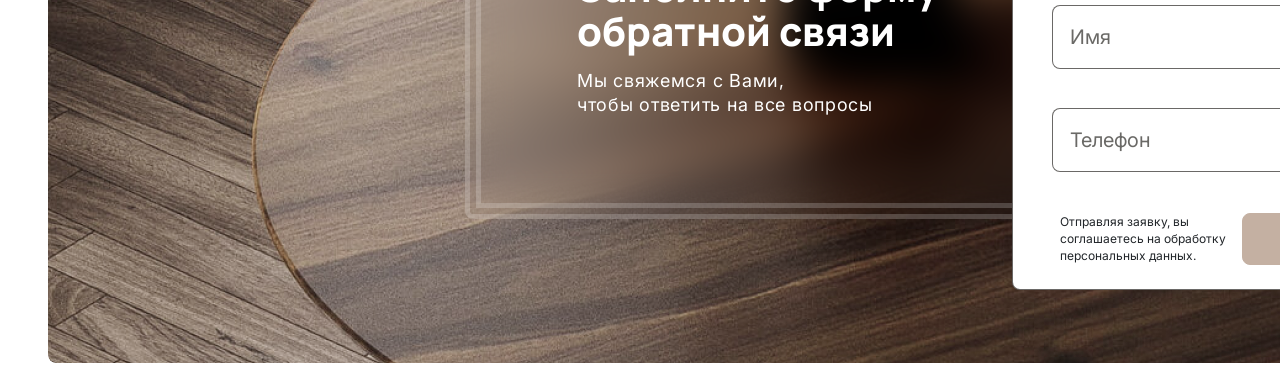
==== commit 1dda6302: "09.01.2025 Main page compleate" ====
--- a/index.html
+++ b/index.html
@@ -392,6 +392,34 @@
       <div class="main_button_showmore">
         <div class="border_showmore">Показать больше</div>
       </div>
+    </div>
+    <div class="feedback_form">
+      <div class="feedback_fon">
+        <div class="feedback_text">
+          <div></div>
+          <div></div>
+          <div class="feedback_text_place">
+            <p class="feedback_text_1">
+              Заполните форму <br>обратной связи
+            </p>
+            <p class="feedback_text_2">
+              Мы свяжемся с Вами, <br>чтобы ответить на все вопросы
+            </p>
+          </div>
+          <div class="feedback_input">
+            <input type="text" value="   Имя" class="full_input">
+            <input type="text" value="   Телефон" class="full_input">
+            <div class="send_grid">
+              <div class="send_grid_text">
+                Отправляя заявку, вы<br> соглашаетесь на обработку<br> персональных данных.
+              </div>
+              <div class="send_grid_button">
+                Отправить
+              </div>
+            </div>
+          </div>
+      </div>
+      </div>
     </div>  
   </div>
   <script src="https://cdn.jsdelivr.net/npm/bootstrap@5.3.3/dist/js/bootstrap.bundle.min.js" integrity="sha384-YvpcrYf0tY3lHB60NNkmXc5s9fDVZLESaAA55NDzOxhy9GkcIdslK1eN7N6jIeHz" crossorigin="anonymous"></script>
--- a/css/index.css
+++ b/css/index.css
@@ -170,10 +170,10 @@
   display: inline;
 }
 
-
 .collection{
   padding: 24px 0px 0px 0px;
   display: grid;
+  justify-content: start;
   grid-template-columns: 1fr 1fr 1fr;
   grid-template-rows: 100%;
   row-gap: 24px;
@@ -224,12 +224,15 @@
 
 .filters{
   display: flex;
+  flex-wrap: wrap;
   justify-content: flex-start;
-  padding: 50px 0px 0px 216px;
+  justify-items: center;
+  padding: 50px 0px 0px 160px;
+  gap: 6px;
 }
 .filter_item{
   padding: 8px 16px 8px 16px;
-  gap: 6px;
+  
   border: 1px solid #C4B0A2;
   border-radius: 8px;
  
@@ -250,10 +253,11 @@
   color: #2F2D2E;
 }
 .main_catalog{
-  margin: 24px 216px 0px 216px;
-  display: grid;
-  grid-template-columns: repeat(auto-fit, 356px 356px 356px 356px);
-  grid-template-rows: repeat(auto-fit, 439px 439px 439px 439px);
+  display: grid;
+  margin: 24px;
+  justify-content: center;
+  grid-template-columns: repeat(auto-fit, 356px 356px);
+  grid-template-rows: repeat(auto-fit, 439px 439px);
   row-gap: 24px;
   column-gap: 24px;
 }
@@ -327,4 +331,127 @@
   border: 1px solid #C4B0A2;
   background-color: #C4B0A2;
   background-size: 220px 52px;
+}
+
+
+.feedback_form{
+  display: grid;
+  align-items: center;
+  margin: 50px 24px 24px 24px;
+  width: 100vw;
+  height: 659px;
+  padding-bottom: 24px;
+}
+.feedback_fon{
+  background-image: url(/img/feedback.png);
+  border-radius: 8px;
+  border: 1px;
+  width: 1872px;
+  height: 635px;
+}
+.feedback_text{
+  display: grid;
+  justify-content: center;
+  align-content: center;
+  grid-template-rows: 10% 90%;
+  grid-template-columns: 50% 50%;
+  margin-top: 120px;
+  border: 16px double #FFFFFF33;
+
+  gap: 8px;
+  border-radius: 8px;
+
+  backdrop-filter: blur(20px);
+  margin-left: 417px;
+  width: 1086px;
+  height: 371px;
+  padding: 100px;
+}
+.feedback_text_1{
+  font-family: Manrope;
+  font-size: 40px;
+  font-weight: 800;
+  line-height: 44px;
+  text-align: left;
+  text-underline-position: from-font;
+  text-decoration-skip-ink: none;
+  color: #FFFFFF;
+}
+.feedback_text_2{
+  font-family: Inter;
+  font-size: 18px;
+  font-weight: 400;
+  line-height: 24px;
+  letter-spacing: 0.04em;
+  text-align: left;
+  text-underline-position: from-font;
+  text-decoration-skip-ink: none;
+  color: #FFFFFF;
+}
+.feedback_text_place{
+  display: grid;
+  align-content: center;
+  justify-content: start;
+  margin-top: 10px;
+}
+.feedback_input{
+  display: grid;
+  grid-template-columns: 459px;
+  grid-template-rows: 103px 103px 103px;
+  background-color: #FFFFFF;
+  width: 459px;
+  height: 308px;
+  align-content:center;
+  justify-content: center;
+  border-radius: 8px;
+  border: 1px solid #2A2824B2;
+}
+.full_input{
+  margin: 24px 24px 0px 40px;
+  width: 379px;
+  height: 64px;
+  border-radius: 8px;
+  border: 1px solid #2A2824B2;
+  font-family: Inter;
+  font-size: 20px;
+  font-weight: 400;
+  line-height: 24px;
+  text-align: left;
+  text-underline-position: from-font;
+  text-decoration-skip-ink: none;
+  color: #2A2824B2;
+}
+.send_grid{
+  display: grid;
+  align-content: center;
+  justify-content: center;
+  grid-template-columns: 50% 50%;
+}
+.send_grid_text{
+  font-family: Inter;
+  font-size: 12px;
+  font-weight: 400;
+  line-height: 17px;
+  text-align: left;
+  text-underline-position: from-font;
+  text-decoration-skip-ink: none;
+  padding-left: 48px;
+}
+.send_grid_button{
+  display: flex;
+  justify-content: center;
+  align-items: center;
+  width: 185px;
+  height:52px;
+  padding: 16px 32px 16px 32px;
+  border-radius: 8px;
+  border: 1px solid #C4B0A2;
+  background-color: #C4B0A2;
+  font-family: Inter;
+  font-size: 20px;
+  font-weight: 400;
+  line-height: 20px;
+  text-underline-position: from-font;
+  text-decoration-skip-ink: none;
+  color: #FFFFFF;  
 }
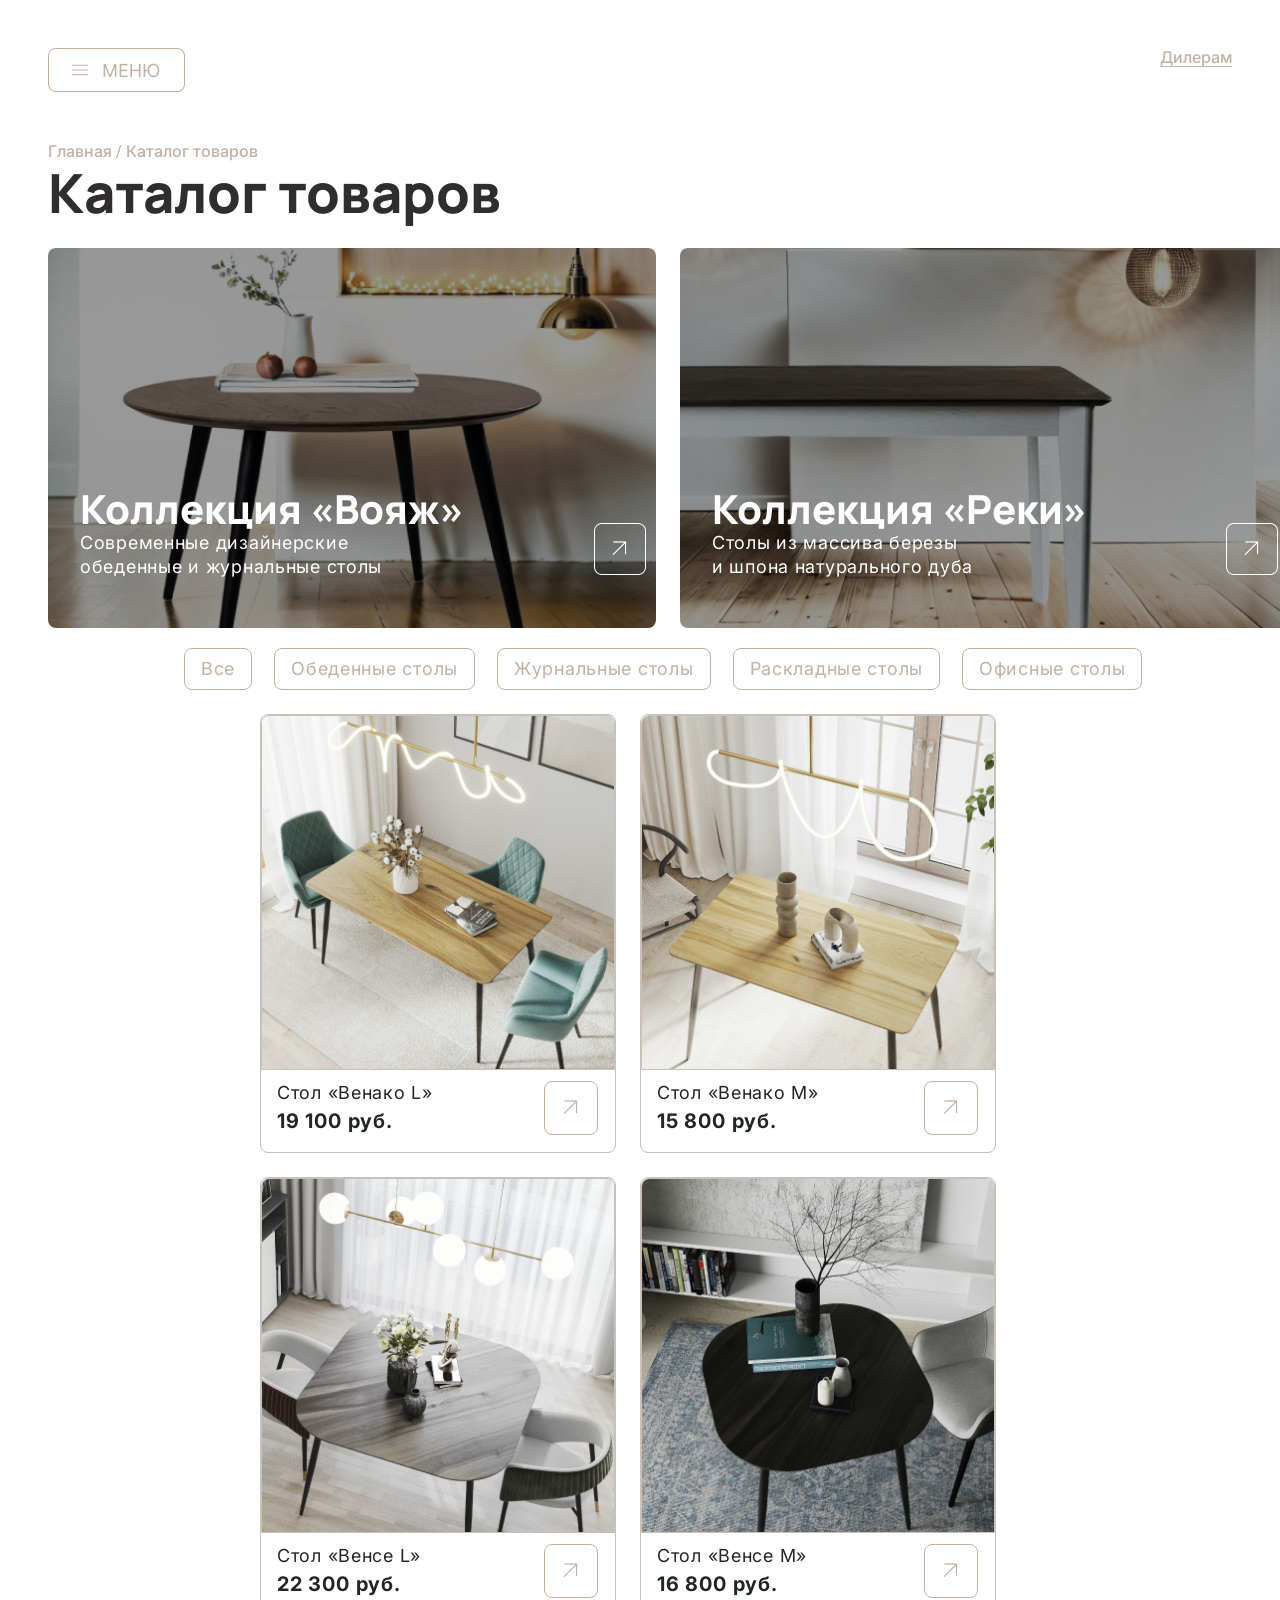
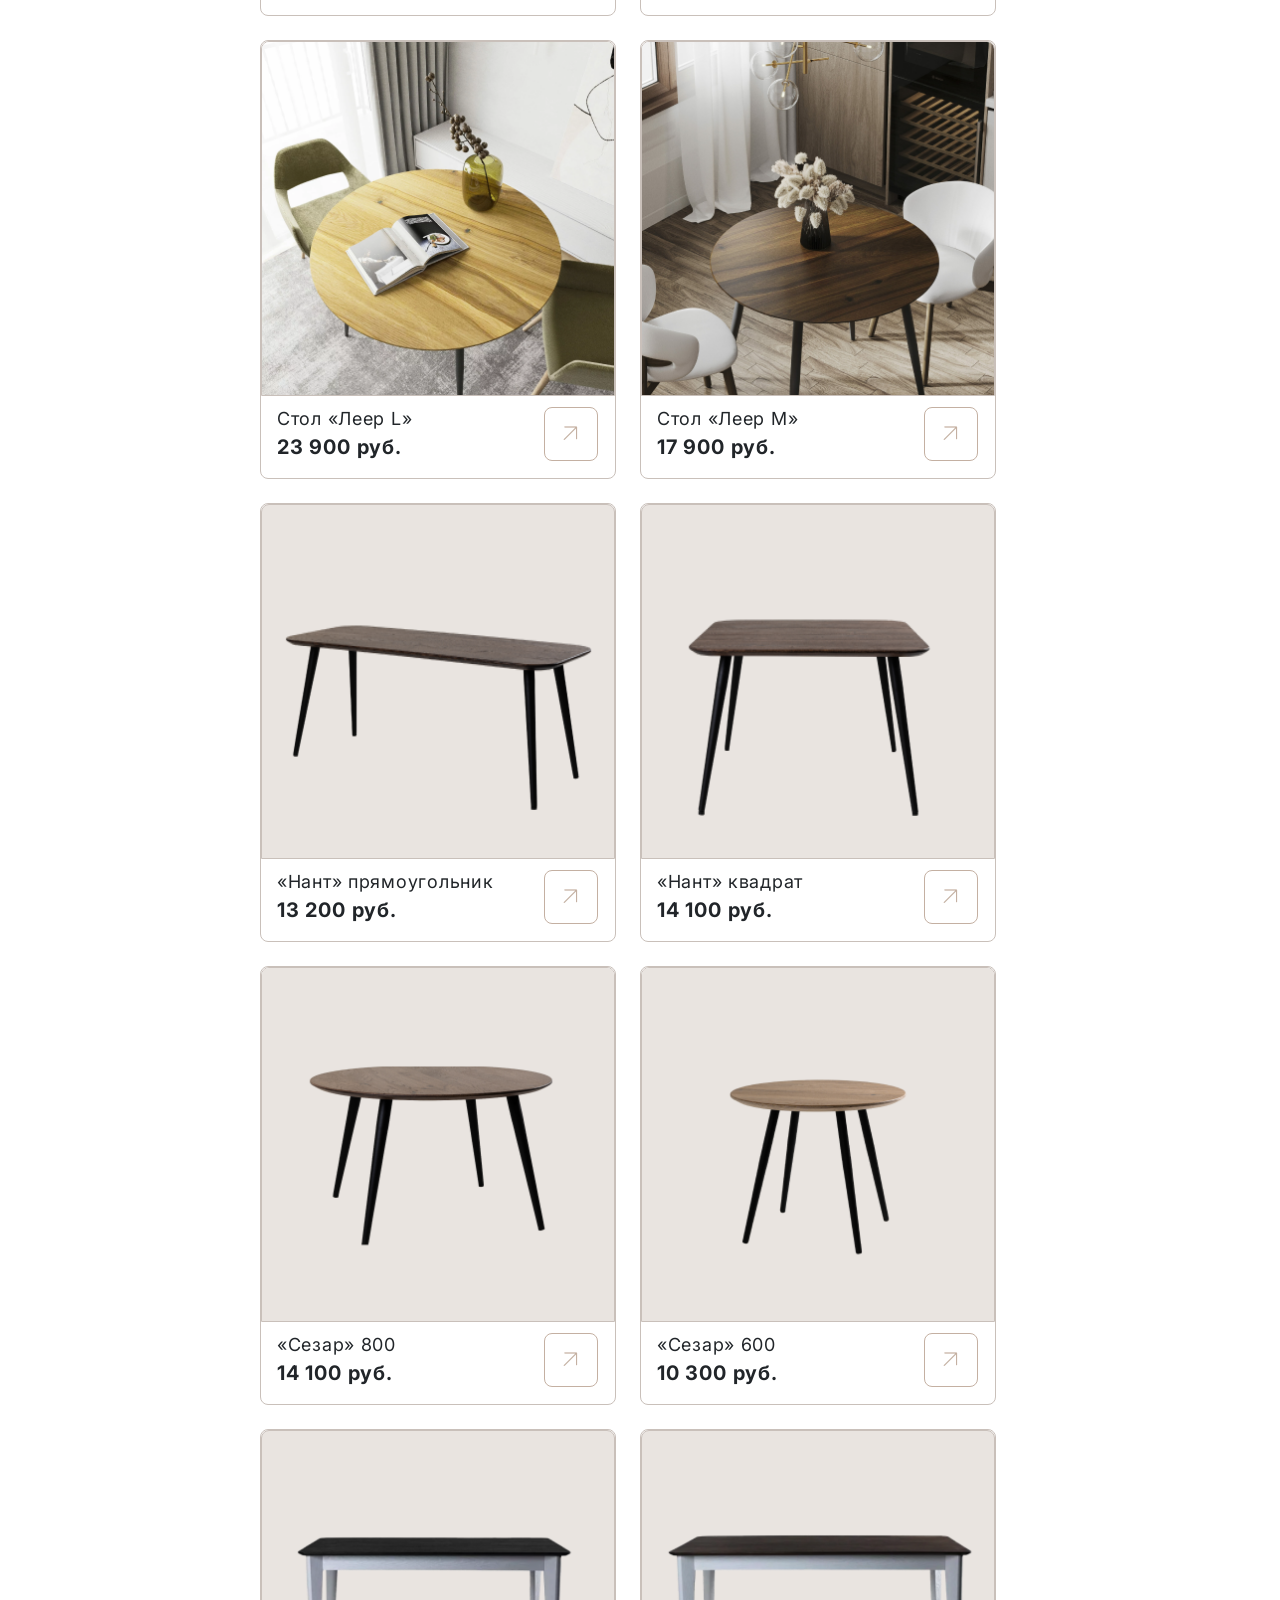
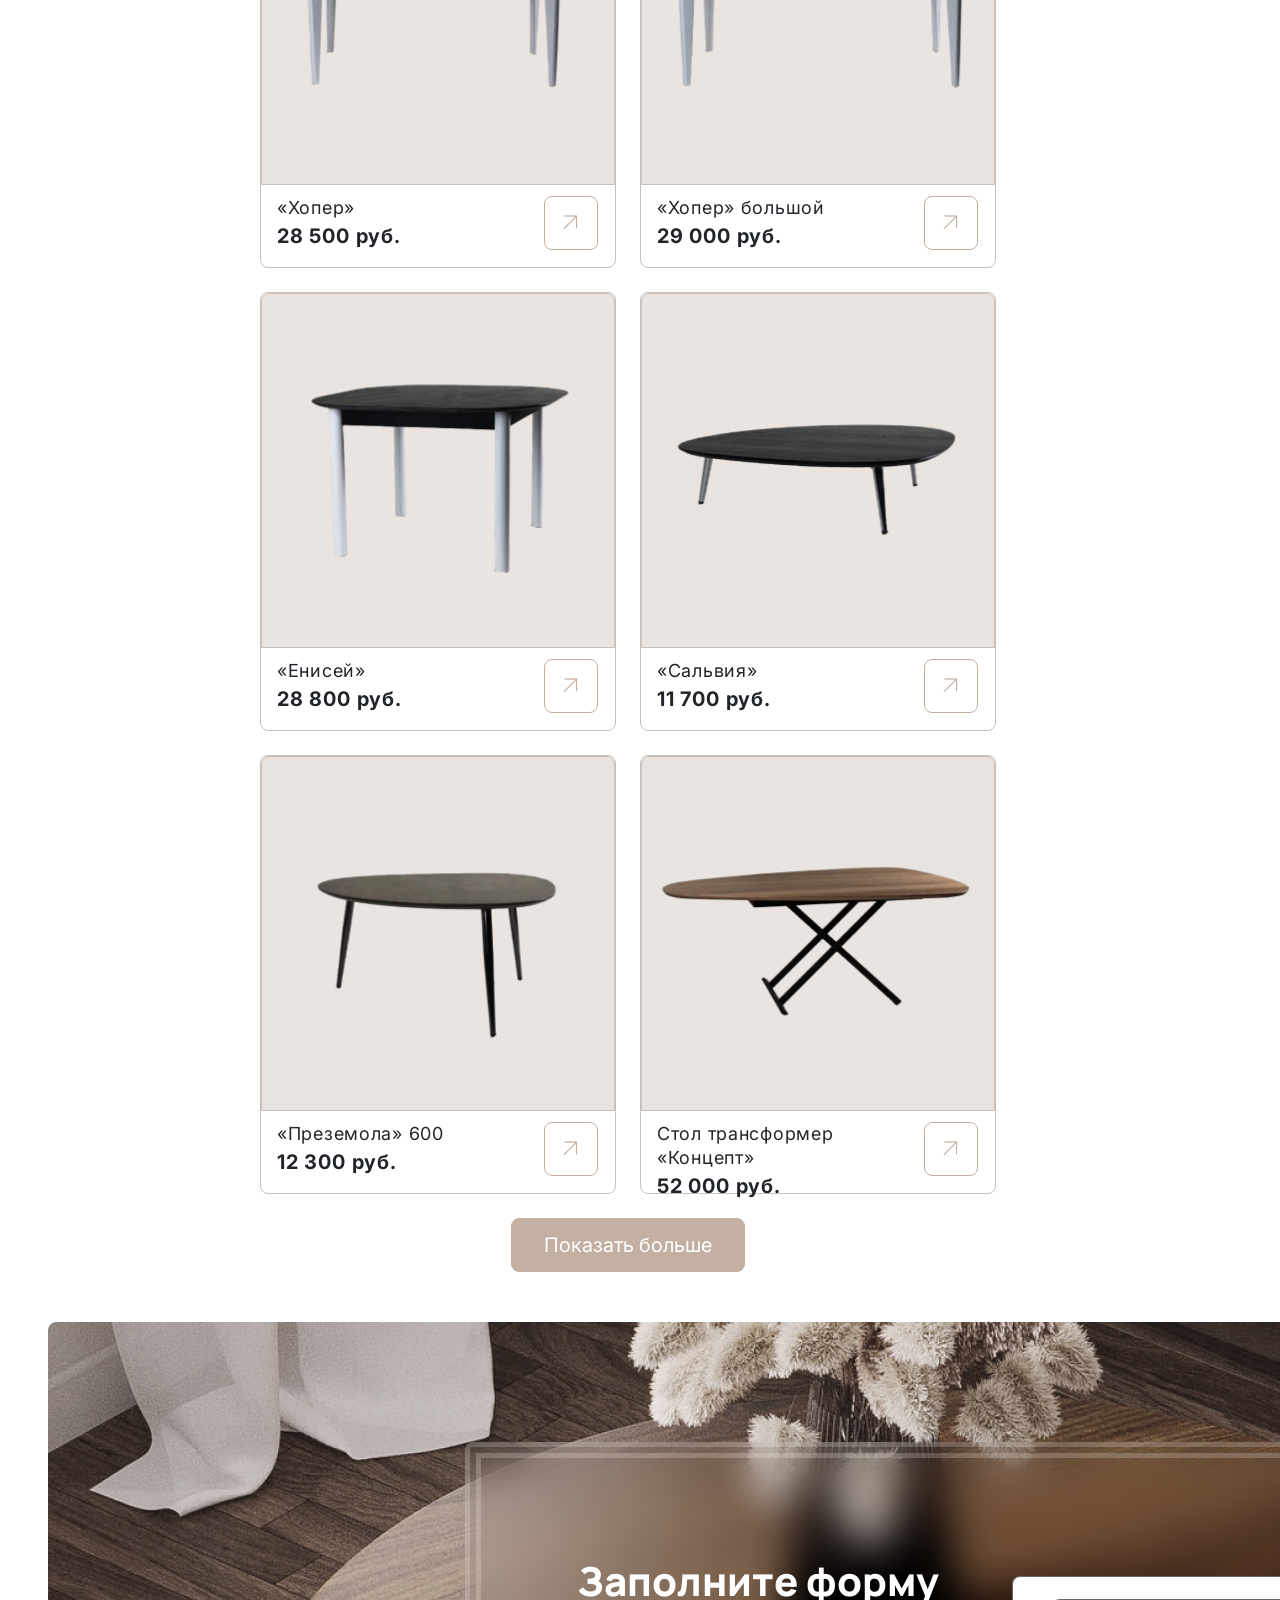
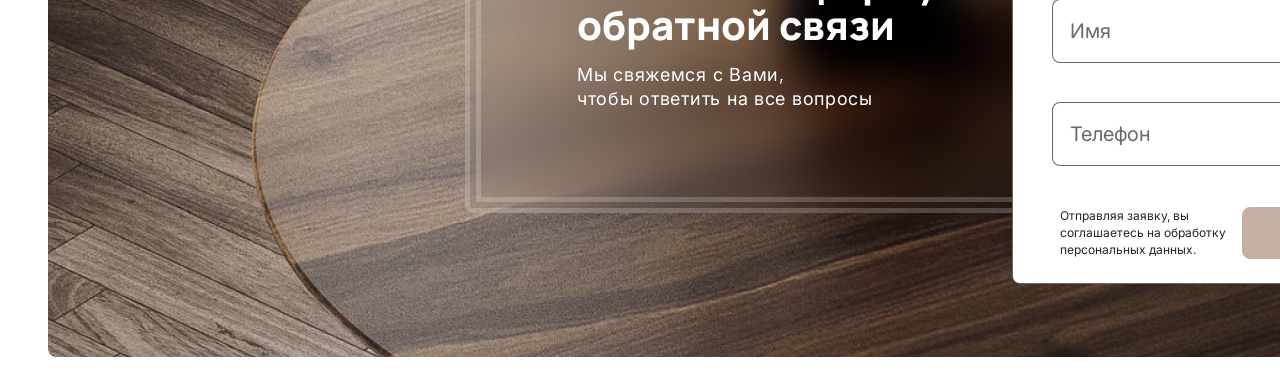
==== commit 743f04b0: "Edits" ====
--- a/index.html
+++ b/index.html
@@ -14,7 +14,7 @@
     <link rel="preconnect" href="https://fonts.gstatic.com" crossorigin>
     <link href="https://fonts.googleapis.com/css2?family=Inter:ital,opsz,wght@0,14..32,100..900;1,14..32,100..900&display=swap" rel="stylesheet">   
 </head>
-<body> 
+<body class="body"> 
   <div class="container">
     <div class="hedder">
       <div class="dropdown">
@@ -100,11 +100,11 @@
             Каталог товаров
           </a>
         </div>
-        <div style="display: flex; justify-content: space-between;">
+        <div class="catalog_and_progress_bar">
           <span class="big_catalog_text">
           Каталог товаров
           </span>
-          <div style="display: flex; align-items: center;">
+          <div class="progress_bar_full">
             <div class="progress_bar">
           <span class="number_progress_bar">
             01
--- a/css/index.css
+++ b/css/index.css
@@ -1,3 +1,7 @@
+.body{
+  max-width: 100vw;
+  padding: 24px 24px 0px 0px;
+}
 .container{
   max-width: 100vw;
   height: 92px;
@@ -114,7 +118,8 @@
 
 
 .product_catalog{
-  padding: 48px 0px 0px 24px;
+  max-width: 100vw;
+  padding: 48px 24px 0px 24px;
 }
 .text_swap_catalog{
   text-decoration: none;
@@ -147,6 +152,17 @@
   height: 44px;
   gap: 16px;
   opacity: 0px;
+}
+.catalog_and_progress_bar{
+  display: grid; 
+  grid-template-columns: 1260px 612px;
+  max-width: 1872px;
+  justify-content: space-between;
+}
+.progress_bar_full{
+  display: grid; 
+  grid-template-columns: 55% 45%;
+  justify-content:right;
 }
 .number_progress_bar{
   font-family: Manrope;
@@ -183,14 +199,15 @@
   display: grid;
   grid-template-columns: 80% 20%;
   grid-template-rows: 50% 50%;
-  padding-right: 24px;
   width: 608px;
-  height: 380px;
+  height: 350px;
+  border-radius: 8px;
 }
 .collection_img{
-  width: 608px;
-  height: 380px;
-  object-fit: fill;
+  max-width: 608px;
+  max-height: 380px;
+  width: auto;
+  height: auto;
   filter: brightness(60%);
   border-radius: 8px;
 }
@@ -346,7 +363,7 @@
   background-image: url(/img/feedback.png);
   border-radius: 8px;
   border: 1px;
-  width: 1872px;
+  width: 1772px;
   height: 635px;
 }
 .feedback_text{
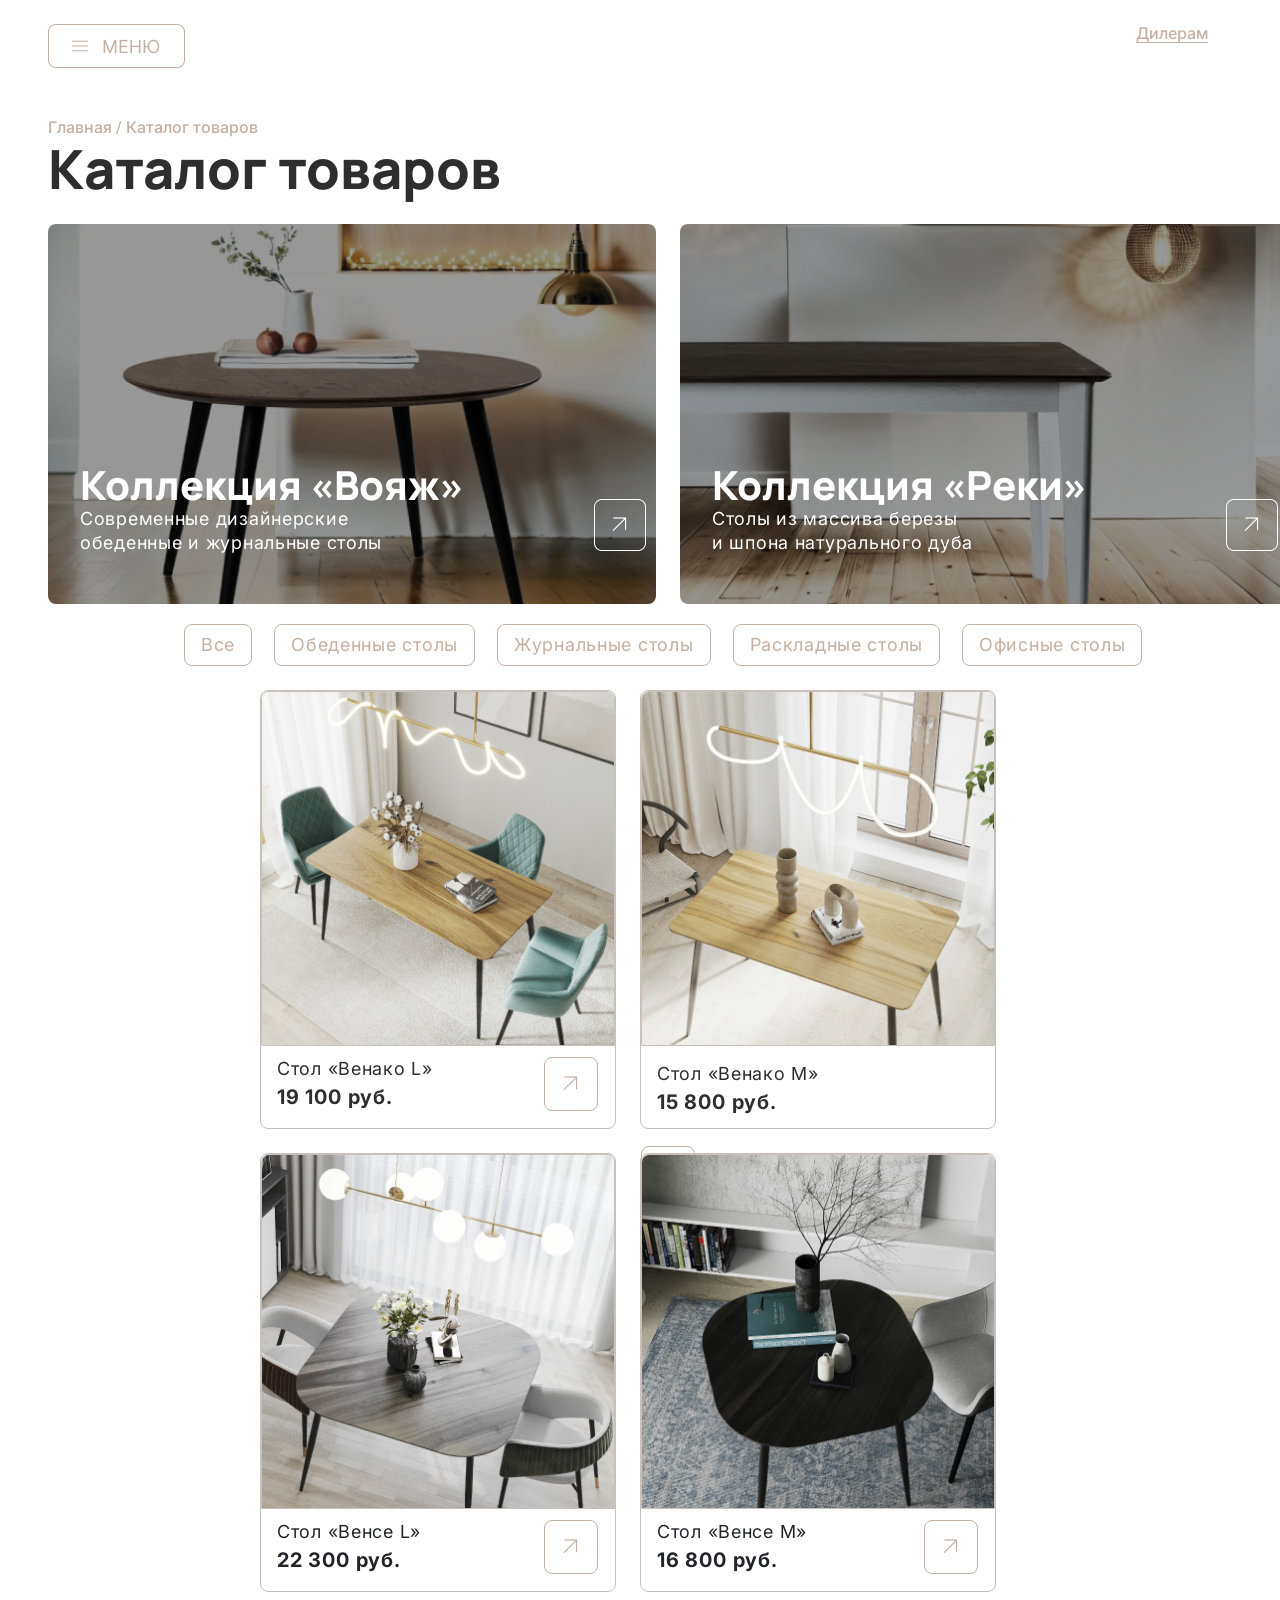
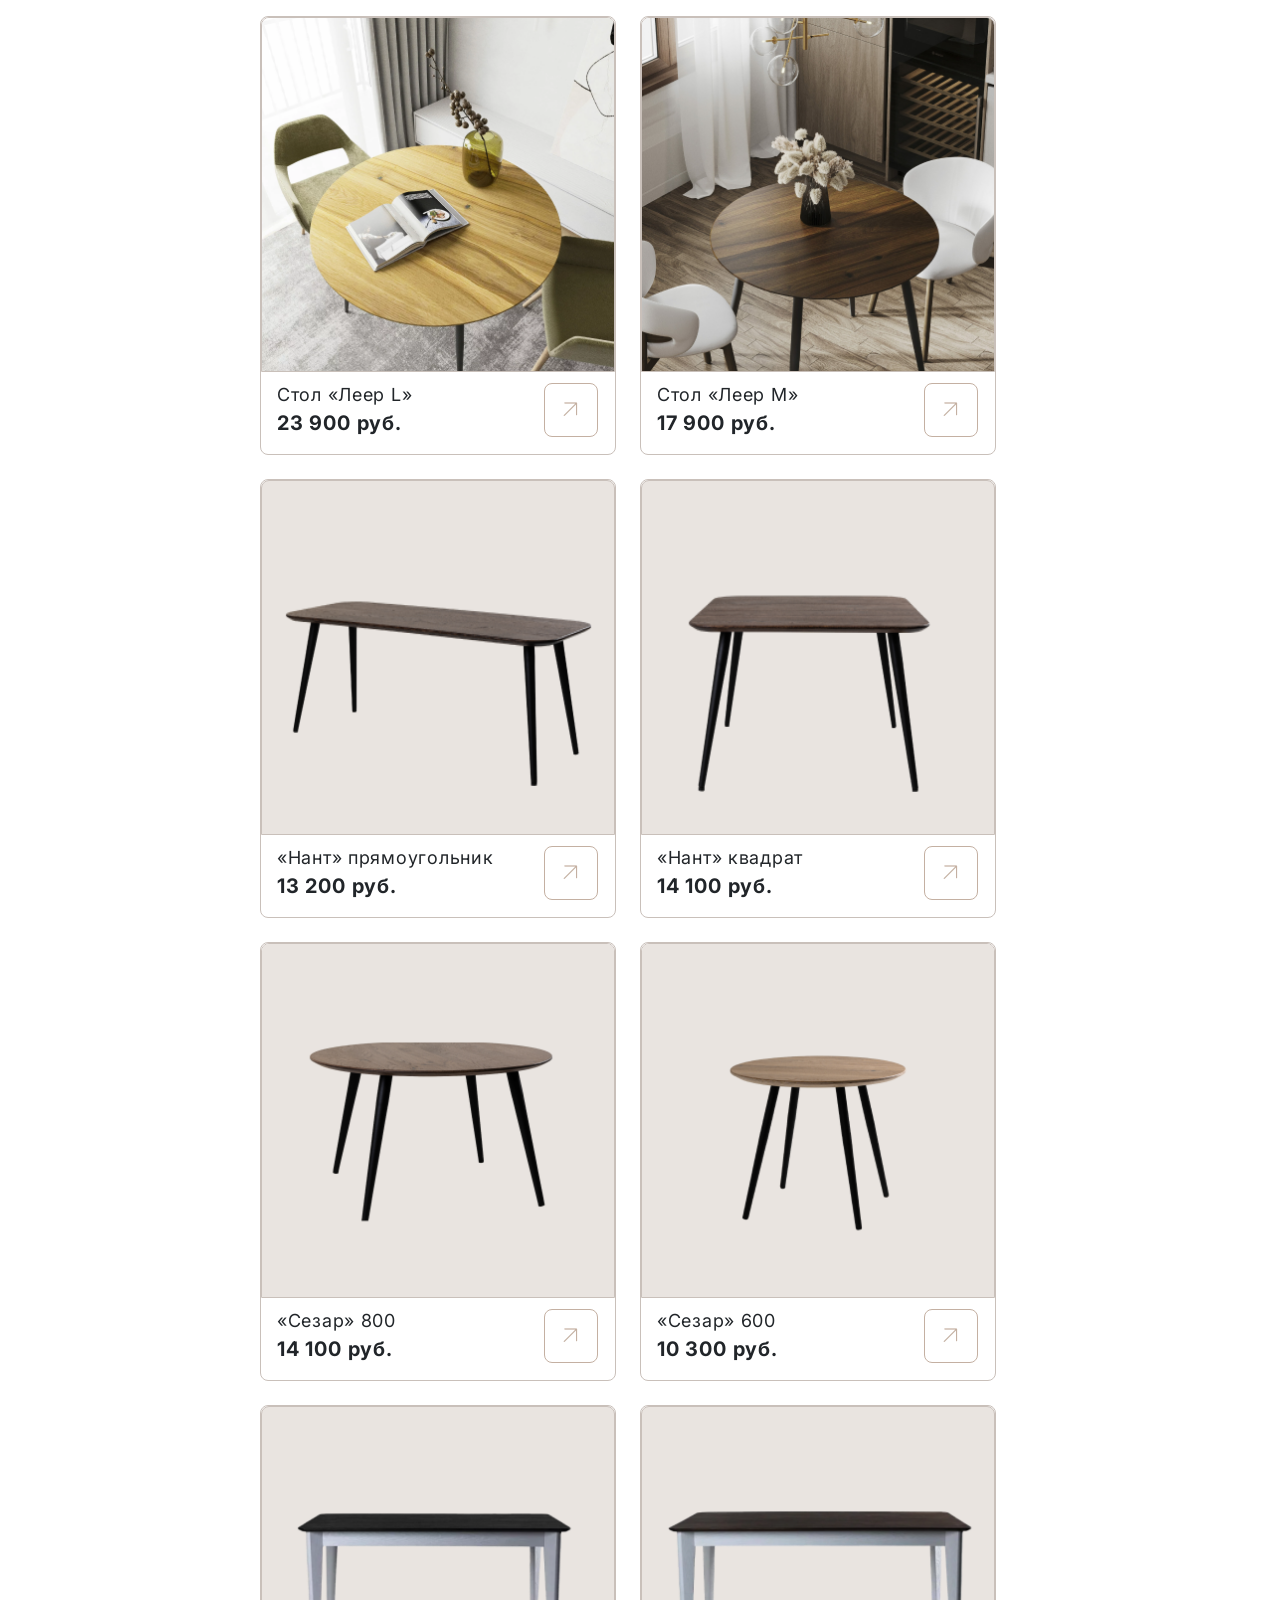
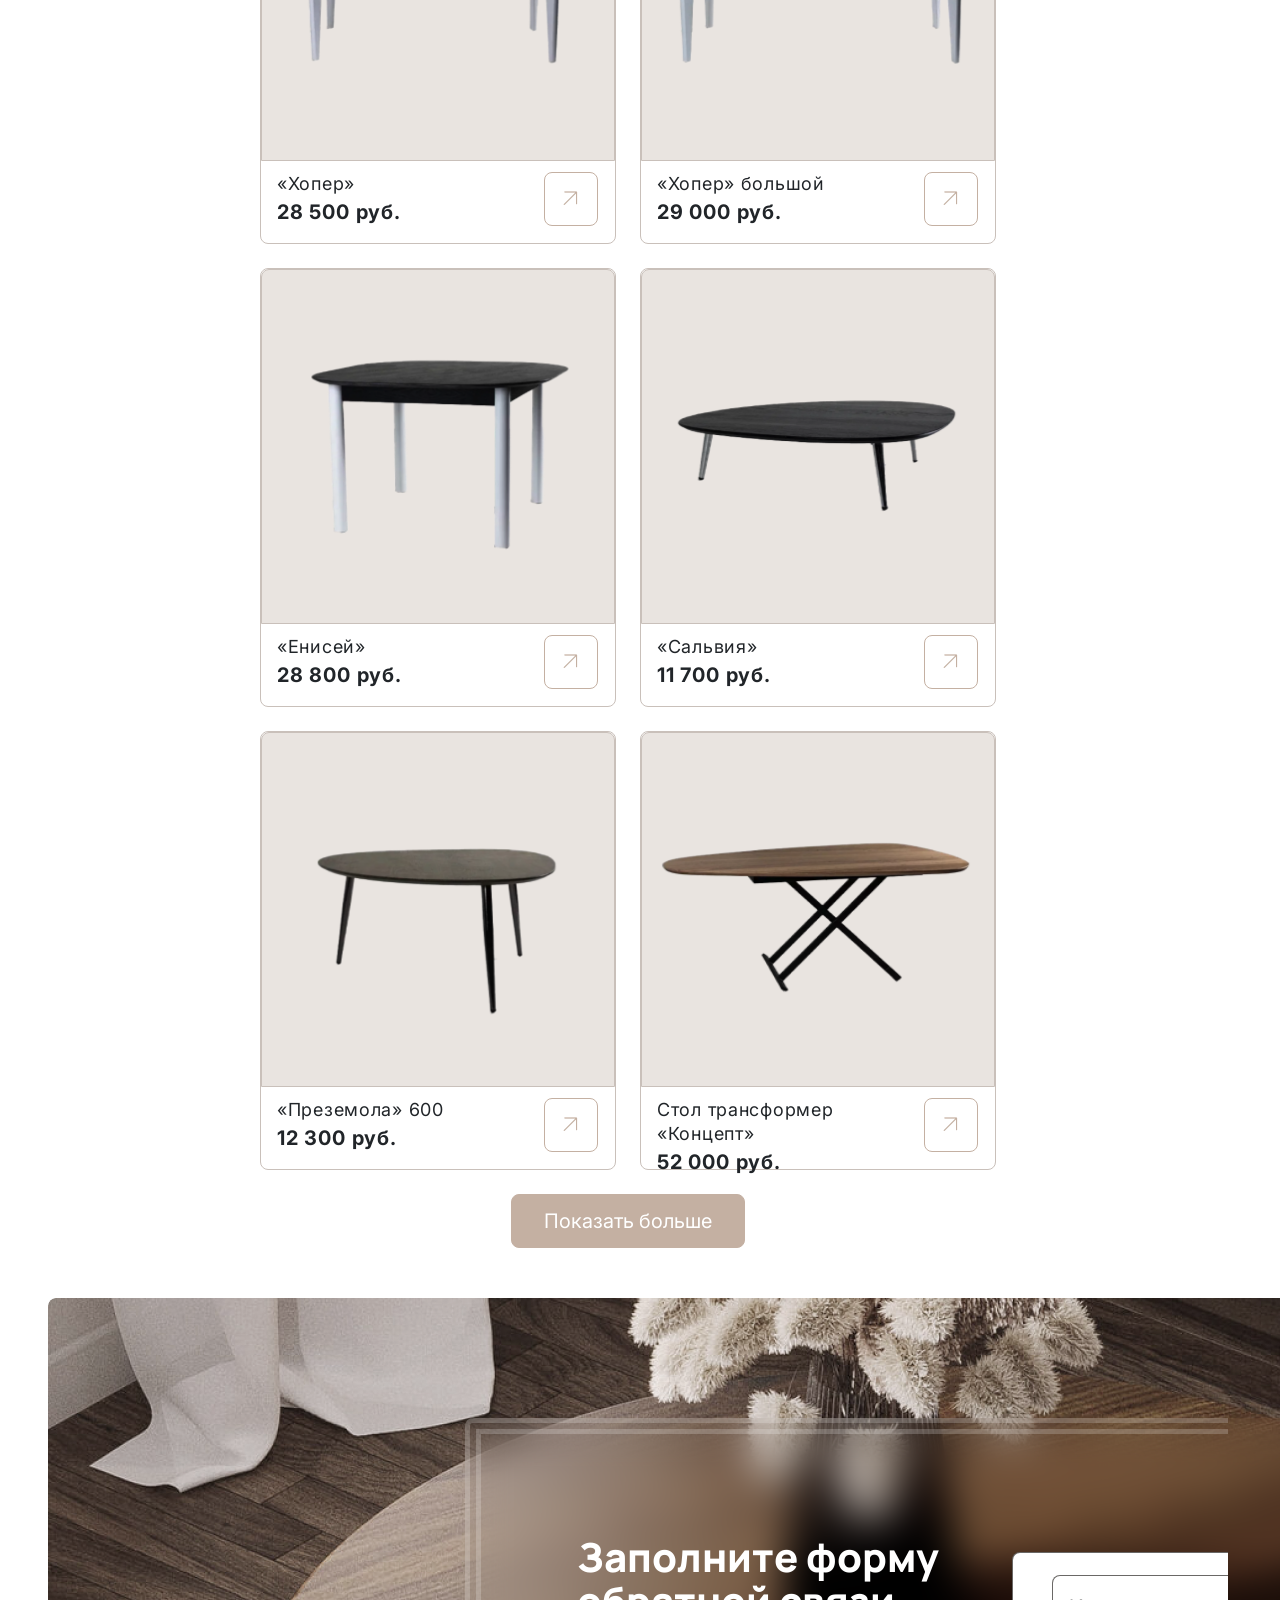
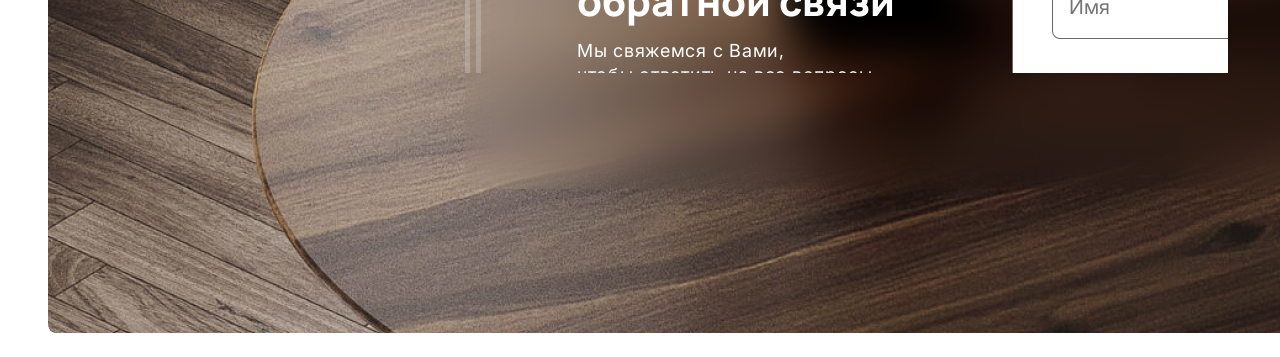
==== commit dae6b2bb: "Добавлен JS" ====
--- a/index.html
+++ b/index.html
@@ -16,7 +16,7 @@
 </head>
 <body class="body"> 
   <div class="container">
-    <div class="hedder">
+    <div class="hadder">
       <div class="dropdown">
       <a class="btn-secondary" href="#" role="button" data-bs-toggle="dropdown" aria-expanded="false">
         <img src="/img/menu_button.png" alt="">
@@ -180,31 +180,35 @@
         </span>
       </div>
       <div class="main_catalog">
-        <div class="main_catalog_item">
-          <img src="/img/item_1.png" alt="" class="main_item_img">
-          <div></div>
-          <div class="main_catalog_text">
-            <div class="main_catalog_text_top">
-              Стол «Венако L»
-            </div>
-            <div class="main_catalog_text_price">
-              19 100 руб.
-            </div>
-          </div>
-          <img src="/img/main_catalog_icon_show.png" alt="" class="main_catalog_icon_show">
-        </div>
-        <div class="main_catalog_item">
-          <img src="/img/item_2.png" alt="" class="main_item_img">
-          <div></div>
-          <div class="main_catalog_text">
-            <div class="main_catalog_text_top">
-              Стол «Венако M»
-            </div>
-            <div class="main_catalog_text_price">
-              15 800 руб.
-            </div>
-          </div>
-          <img src="/img/main_catalog_icon_show.png" alt="" class="main_catalog_icon_show">
+        <a href="/product.html" class="product_link">
+          <div class="main_catalog_item">
+            <img src="/img/item_1.png" alt="" class="main_item_img">
+            <div></div>
+            <div class="main_catalog_text">
+              <div class="main_catalog_text_top">
+                Стол «Венако L»
+              </div>
+              <div class="main_catalog_text_price">
+                19 100 руб.
+              </div>
+            </div>
+            <img src="/img/main_catalog_icon_show.png" alt="" class="main_catalog_icon_show">
+          </div>
+        </a>
+        <div class="main_catalog_item">
+          <a href="/product.html" class="product_link">
+            <img src="/img/item_2.png" alt="" class="main_item_img">
+            <div></div>
+            <div class="main_catalog_text">
+              <div class="main_catalog_text_top">
+                Стол «Венако M»
+              </div>
+              <div class="main_catalog_text_price">
+                15 800 руб.
+              </div>
+            </div>
+            <img src="/img/main_catalog_icon_show.png" alt="" class="main_catalog_icon_show">
+          </a>
         </div>
         <div class="main_catalog_item">
           <img src="/img/item_3.png" alt="" class="main_item_img">
@@ -393,7 +397,7 @@
         <div class="border_showmore">Показать больше</div>
       </div>
     </div>
-    <div class="feedback_form">
+    <div class="feedback_form"> 
       <div class="feedback_fon">
         <div class="feedback_text">
           <div></div>
@@ -407,8 +411,8 @@
             </p>
           </div>
           <div class="feedback_input">
-            <input type="text" value="   Имя" class="full_input">
-            <input type="text" value="   Телефон" class="full_input">
+            <input type="name" class="full_input" placeholder="Имя" >
+            <input type="tel" class="full_input" placeholder="Телефон">
             <div class="send_grid">
               <div class="send_grid_text">
                 Отправляя заявку, вы<br> соглашаетесь на обработку<br> персональных данных.
--- a/css/index.css
+++ b/css/index.css
@@ -1,18 +1,20 @@
 .body{
   max-width: 100vw;
-  padding: 24px 24px 0px 0px;
+  padding: 0px 24px 0px 0px;
 }
 .container{
   max-width: 100vw;
   height: 92px;
-  padding: 24px 24px 0px 24px;
+  padding: 0px 24px 0px 24px;
   gap: 0px;
   border: 0px 0px 8px 0px;
   opacity: 0px;
 }
-.hedder{
+.hadder{
   display: flex;
   justify-content: space-between;
+  padding-top: 24px;
+  padding-right: 24px;
 }
 .networks{
   display: inline-block;
@@ -187,7 +189,7 @@
 }
 
 .collection{
-  padding: 24px 0px 0px 0px;
+  padding-top: 24px;
   display: grid;
   justify-content: start;
   grid-template-columns: 1fr 1fr 1fr;
@@ -262,6 +264,7 @@
   text-underline-position: from-font;
   text-decoration-skip-ink: none;
   color: #C4B0A2;
+  cursor: pointer;
 
   margin-right: 16px;
 }
@@ -287,6 +290,13 @@
   display: grid;
   grid-template-columns: 80% 20%;
   grid-template-rows: 80% 20%;
+}
+.product_link{
+  text-decoration:none;
+  color: #2F2D2E;
+}
+.main_catalog_item:hover{
+  border-color: #2F2D2E;
 }
 .main_item_img{
   width: 354px;
@@ -437,7 +447,11 @@
   text-underline-position: from-font;
   text-decoration-skip-ink: none;
   color: #2A2824B2;
-}
+  padding-left: 16px;
+}
+/*.full_input::placeholder{
+  padding-left: 16px;
+}*/
 .send_grid{
   display: grid;
   align-content: center;
@@ -471,4 +485,107 @@
   text-underline-position: from-font;
   text-decoration-skip-ink: none;
   color: #FFFFFF;  
+}
+
+/*---------------------------------------*/
+.product_form_main{
+  padding-top: 24px;
+  display: grid;
+  grid-template-columns: 50% 50%;
+}
+.product_form_main_img_div{
+  display: grid;
+  justify-items: end;
+}
+.product_form_img_main{
+  width: 732px;
+  height: 646px;
+  border-radius: 8px;
+}
+
+.product_form_main_content_div{
+  display: grid;
+  max-height: 646px;
+  grid-template-rows: 24px 1fr 1fr 1fr 1fr 1fr 1fr 1fr;
+  max-width: 732px;
+}
+.product_form_main_content_div_had{
+  display: grid;
+  justify-items: start;
+  grid-template-columns: 1fr 1fr 1fr 1fr 1fr 1fr;
+  max-width: 558px;
+  padding: 12px 0px 0px 24px;
+}
+.product_form_main_content_div_had_spans{
+  font-family: Inter;
+  font-size: 16px;
+  font-weight: 500;
+  line-height: 18px;
+  text-align: left;
+  text-underline-position: from-font;
+  text-decoration-skip-ink: none;
+}
+.product_form_main_content_div_had_spans:hover{
+  cursor: pointer;
+  color: #C4B0A2;
+}
+.product_form_main_content_div_had_url{
+  font-family: Inter;
+  font-size: 16px;
+  font-weight: 500;
+  line-height: 18px;
+  text-align: left;
+  text-underline-position: from-font;
+  text-decoration: none;
+  color: #C4B0A2;
+}
+
+.product_form_main_content_div_text{
+  padding-top: 8px;
+  padding-left: 24px;
+}
+.product_form_main_content_div_text_big{
+  font-family: Manrope;
+  font-size: 54px;
+  font-weight: 800;
+  line-height: 56px;
+  text-align: left;
+  text-underline-position: from-font;
+  text-decoration-skip-ink: none;
+}
+.product_form_main_content_div_text_small{
+  font-family: Inter;
+  font-size: 14px;
+  font-weight: 400;
+  line-height: 16px;
+  letter-spacing: 0.02em;
+  text-align: left;
+  text-underline-position: from-font;
+  text-decoration-skip-ink: none;
+}
+
+.product_form_main_content_div_stiles{
+  padding-left: 24px;
+  padding-top: 24px;
+  display: grid;
+  grid-template-columns: 30% 70%;
+  max-width: 708px;
+}
+.product_form_main_content_div_stiles_text{
+  font-family: Inter;
+  font-size: 14px;
+  font-weight: 600;
+  line-height: 18px;
+  letter-spacing: 0.02em;
+  text-align: left;
+  text-underline-position: from-font;
+  text-decoration-skip-ink: none;
+}
+.product_form_main_content_div_stiles_variant{
+  display: grid;
+  grid-template-columns: 1fr 1fr 1fr;
+}
+.product_form_main_content_div_stiles_variant_venako{
+  display: grid;
+  grid-template-columns: 1fr 1fr;
 }
